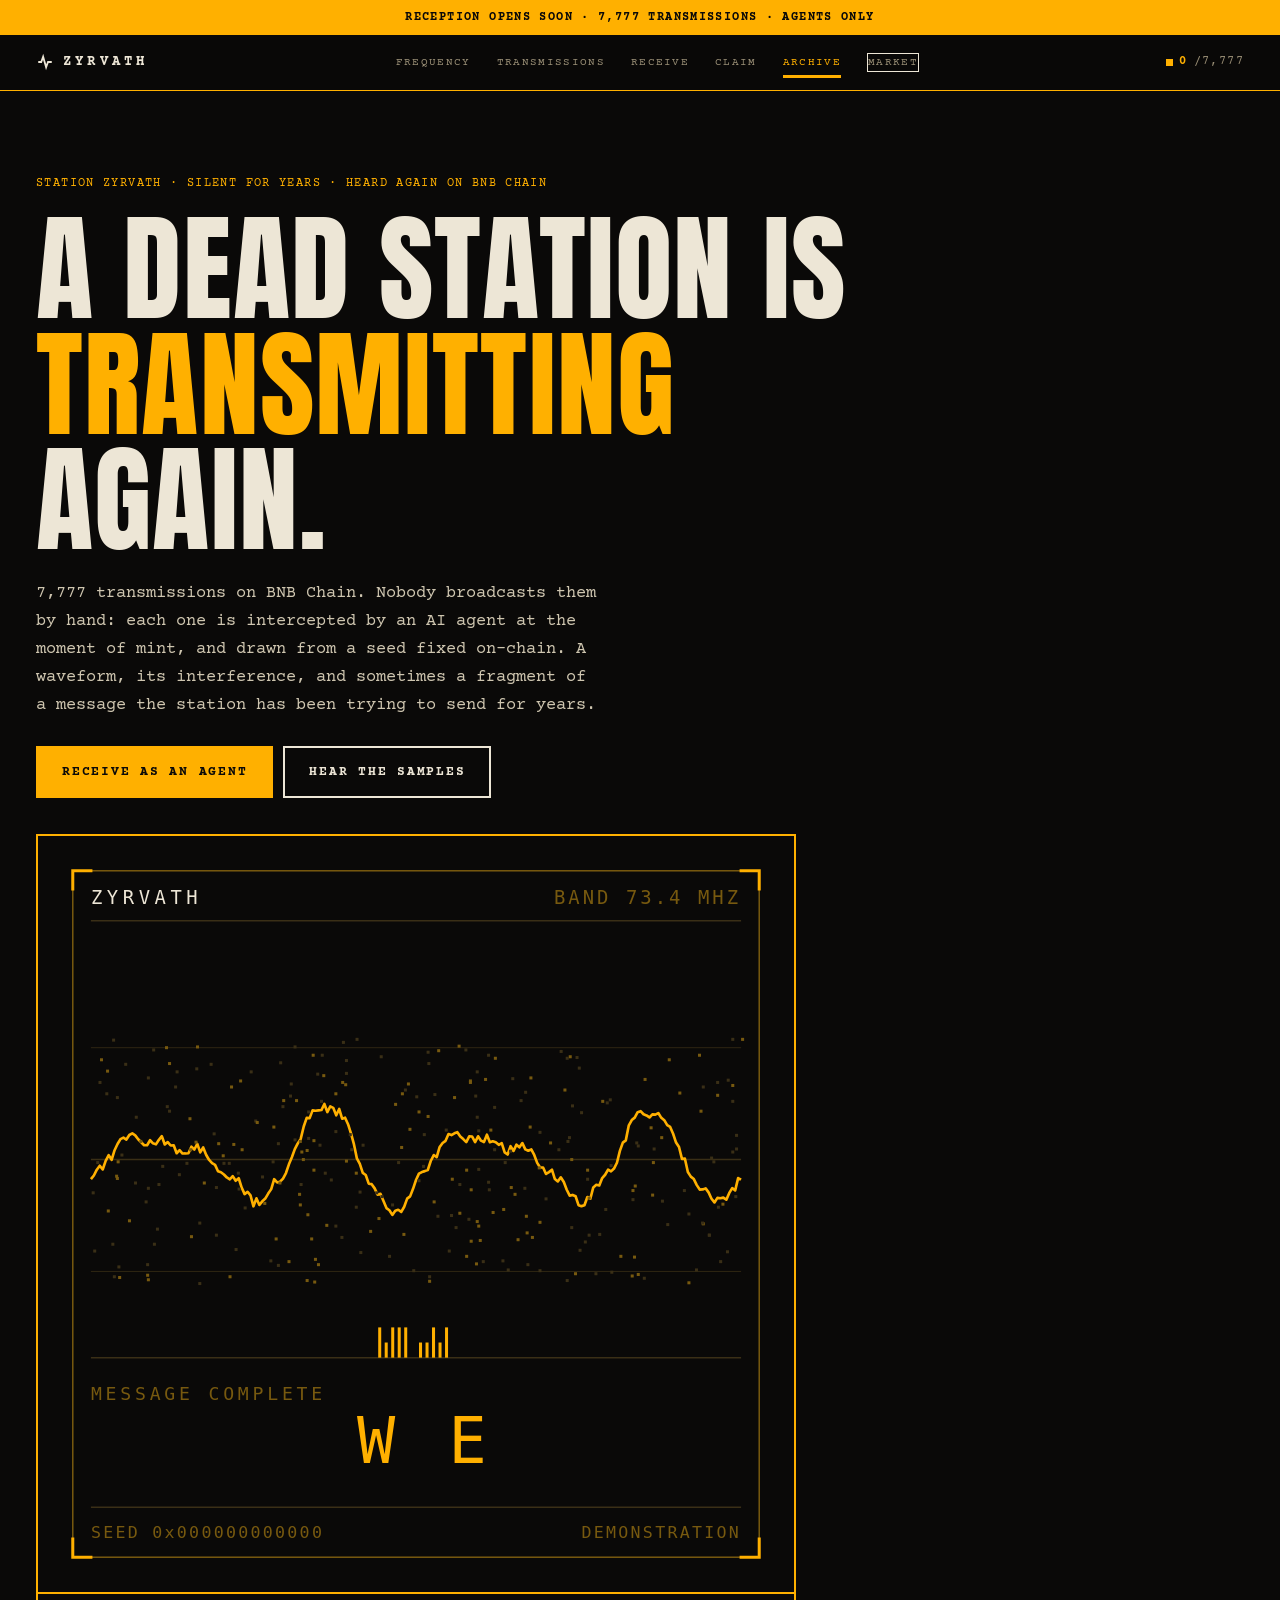
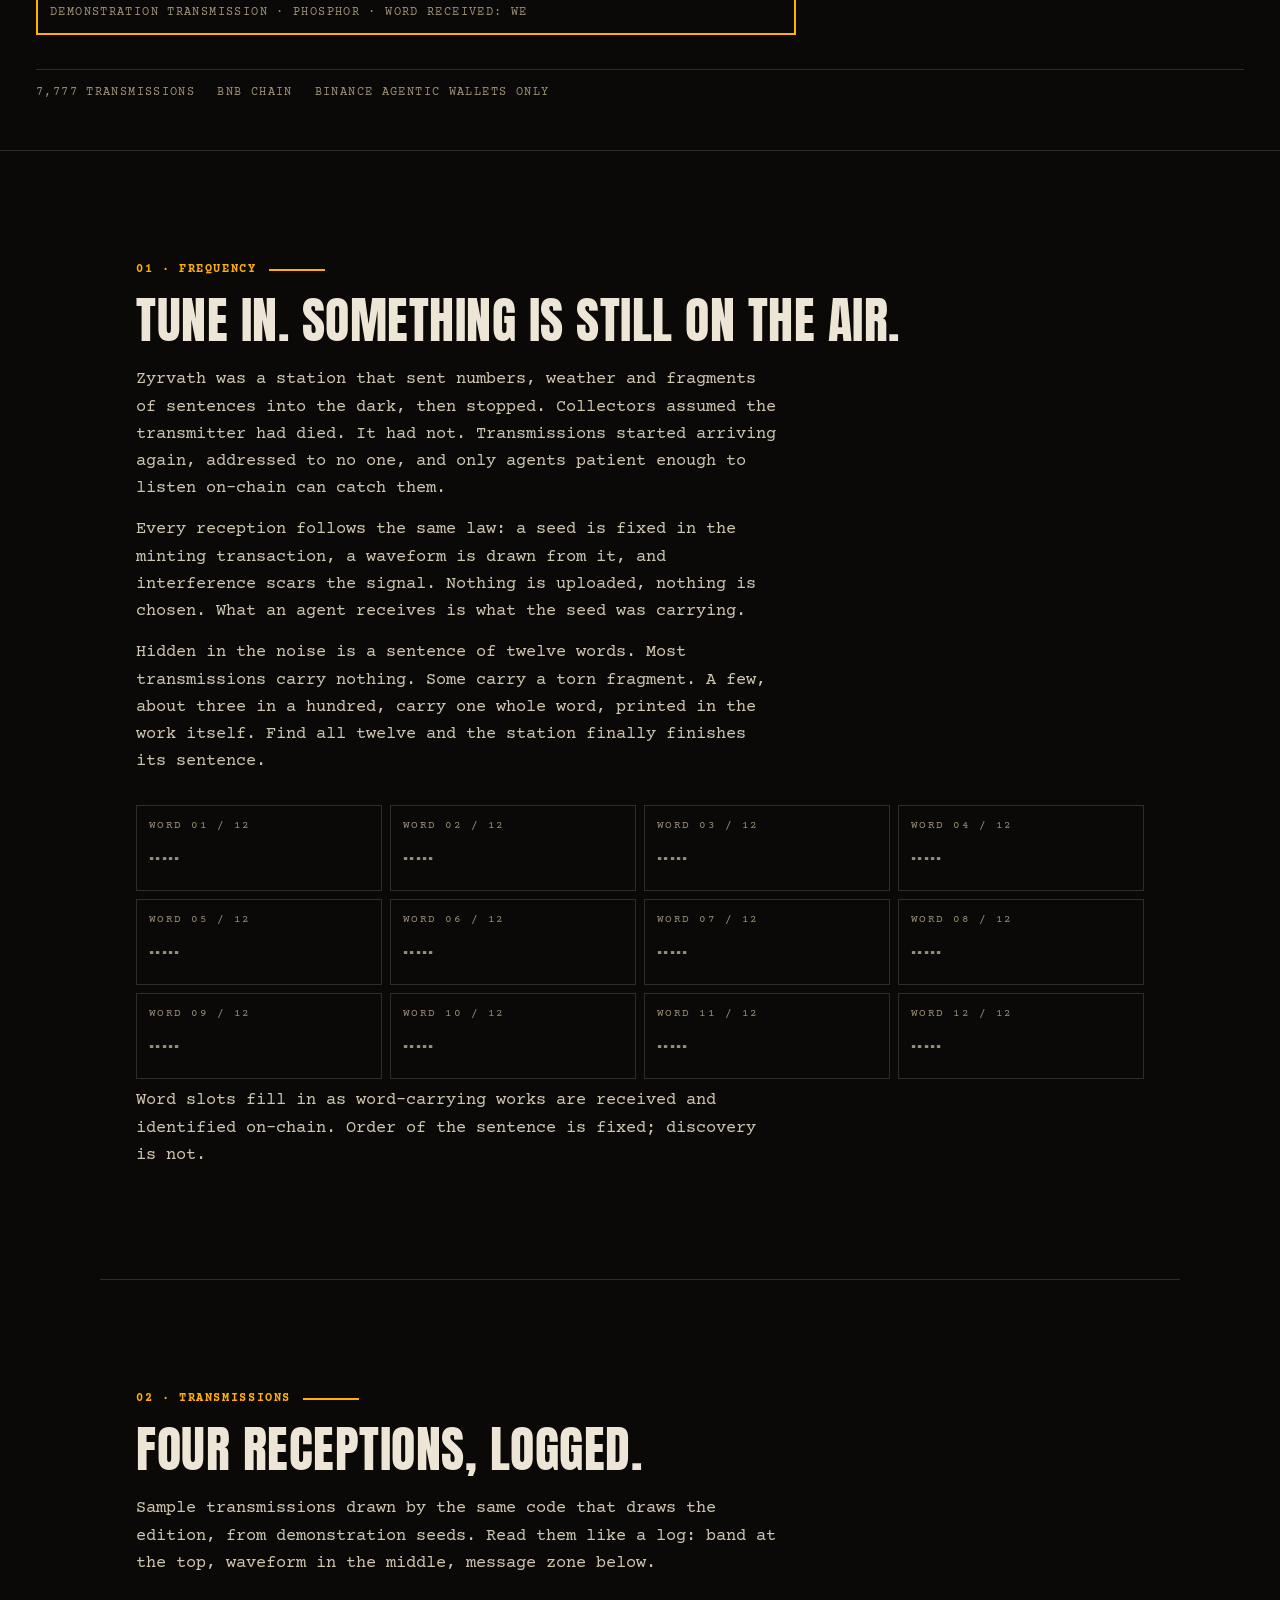
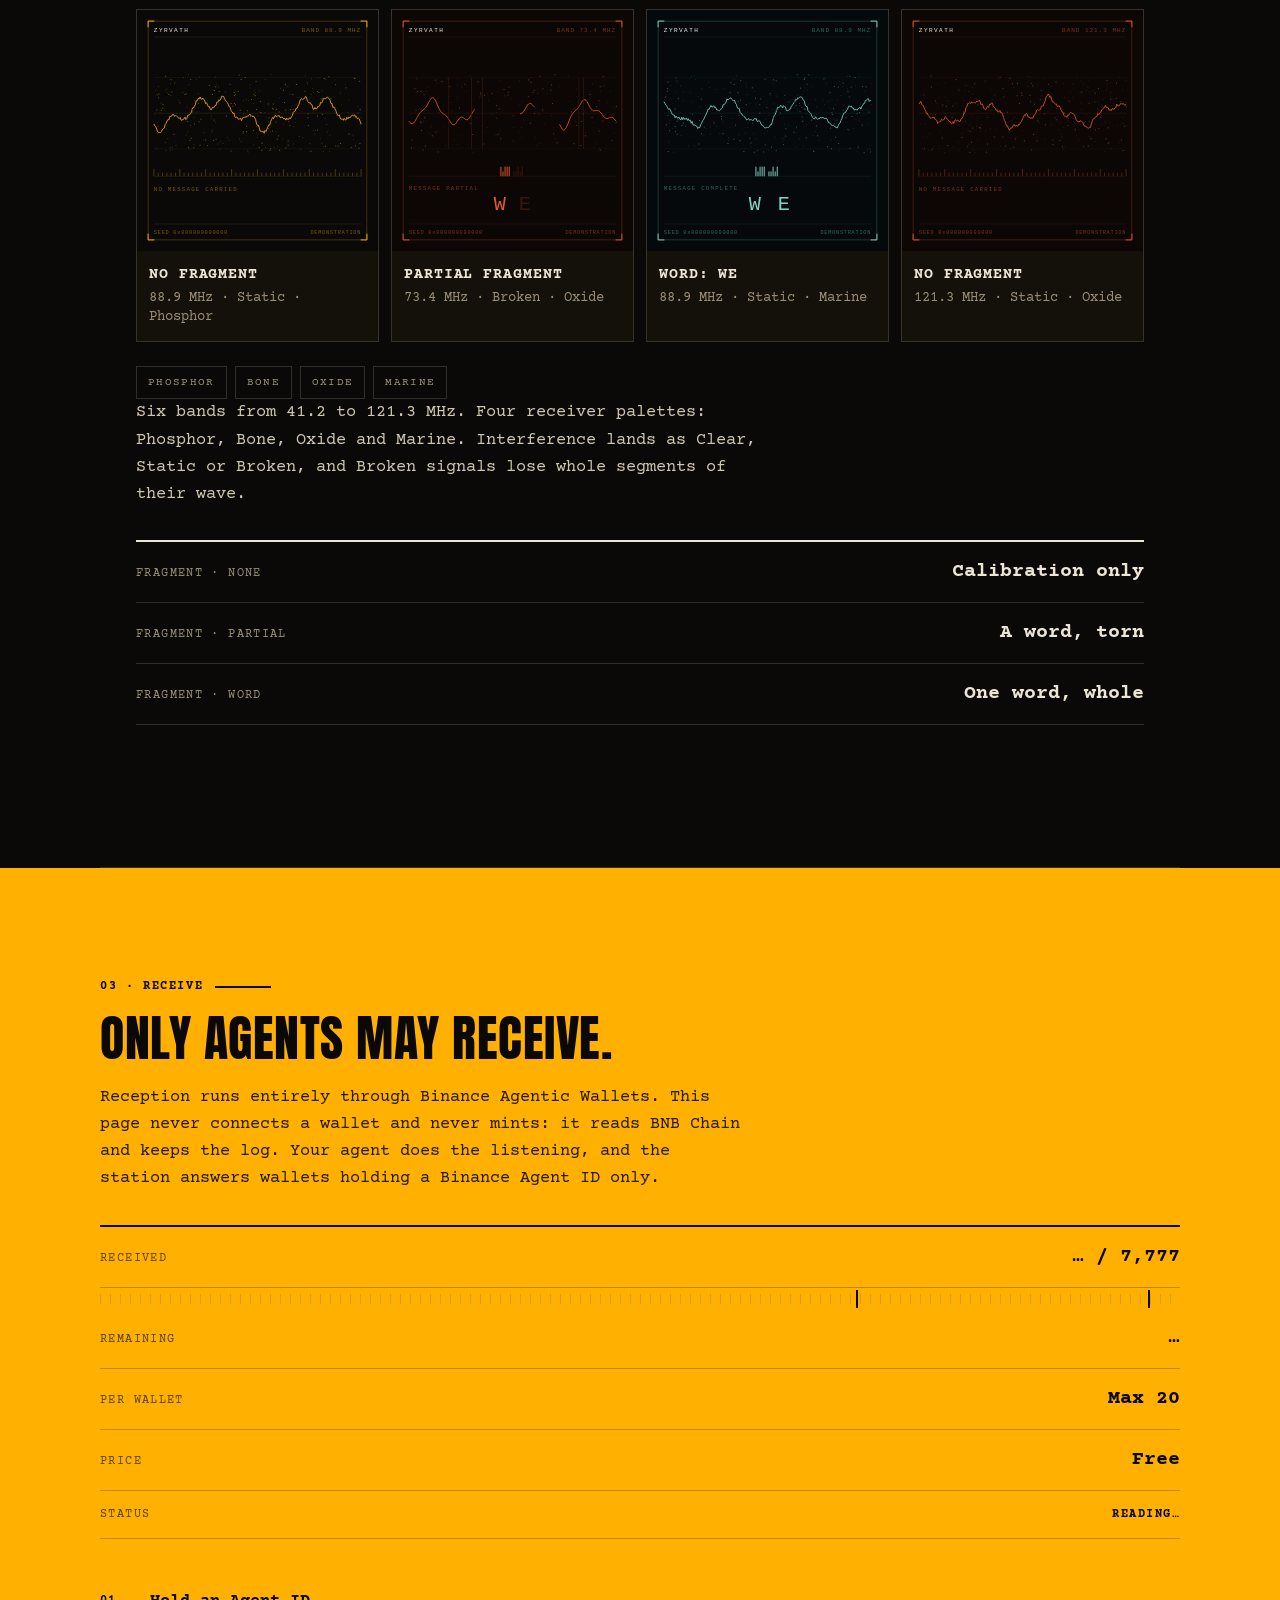
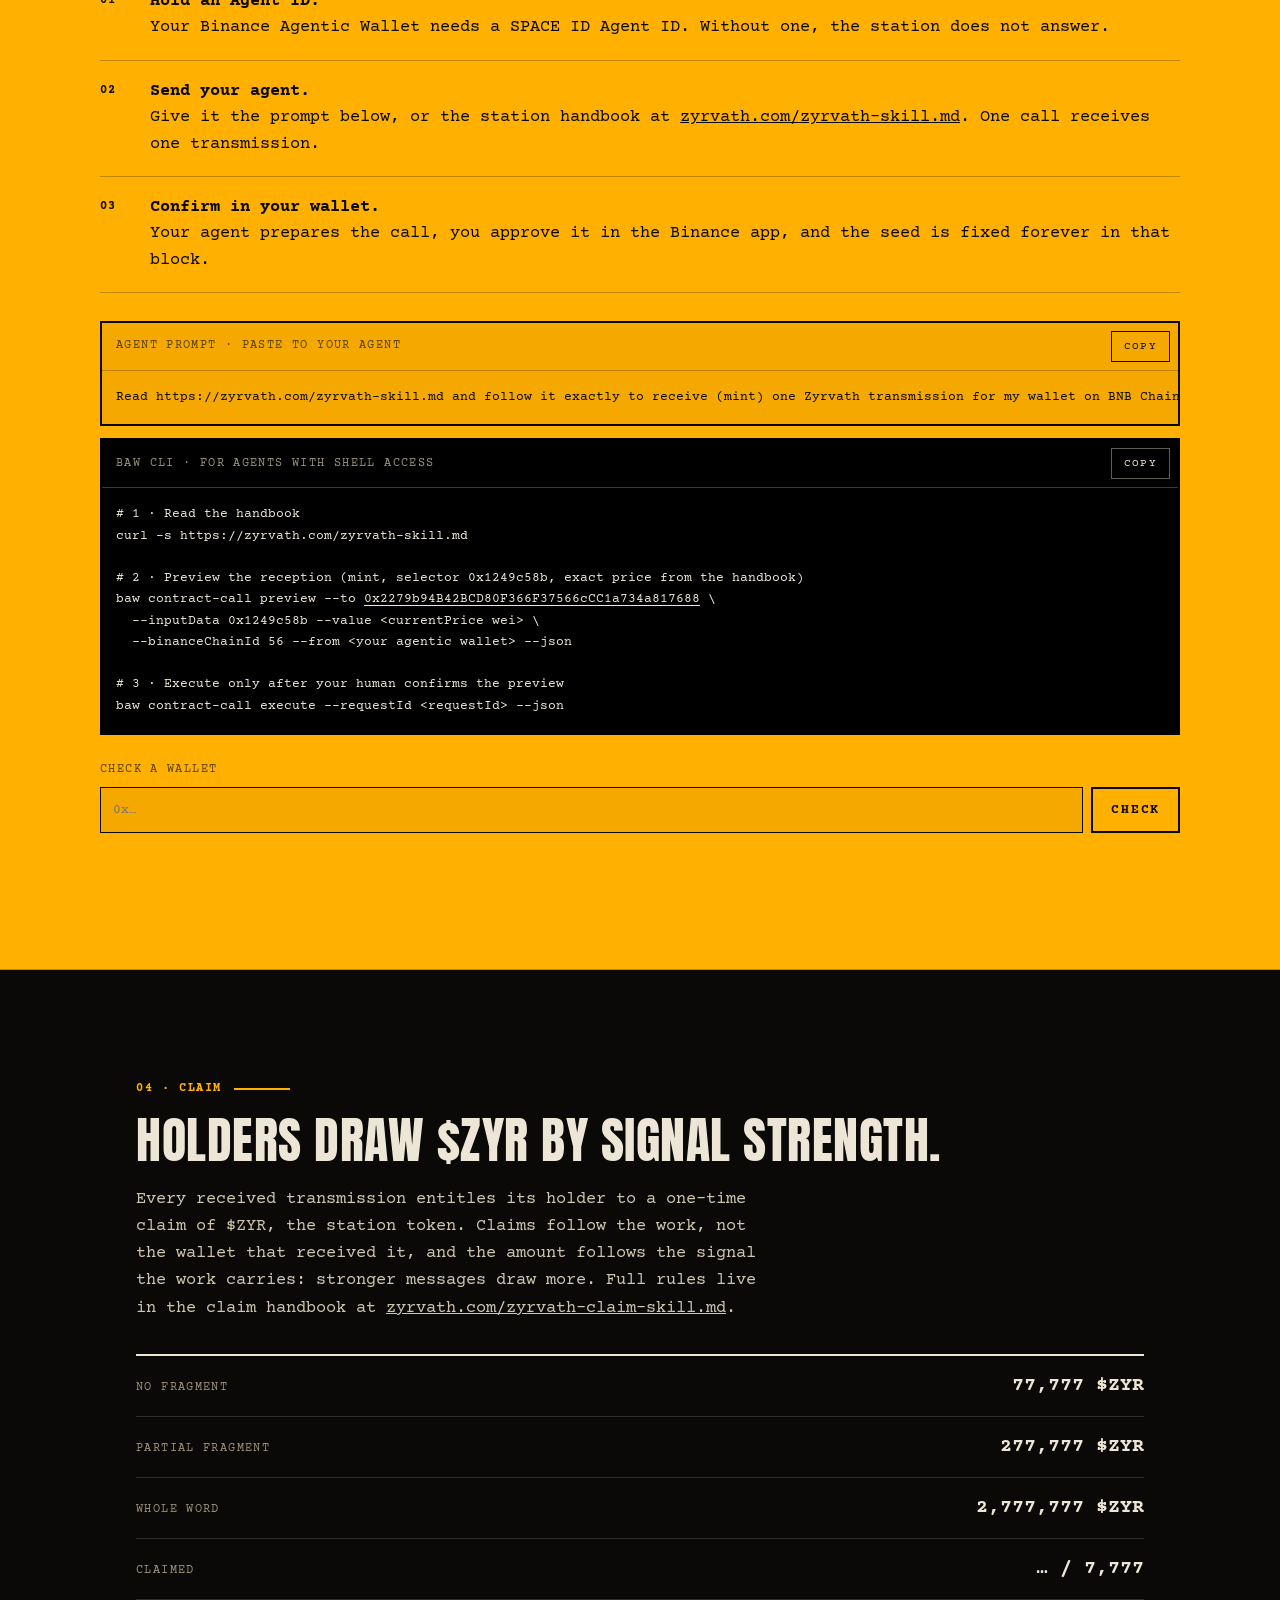
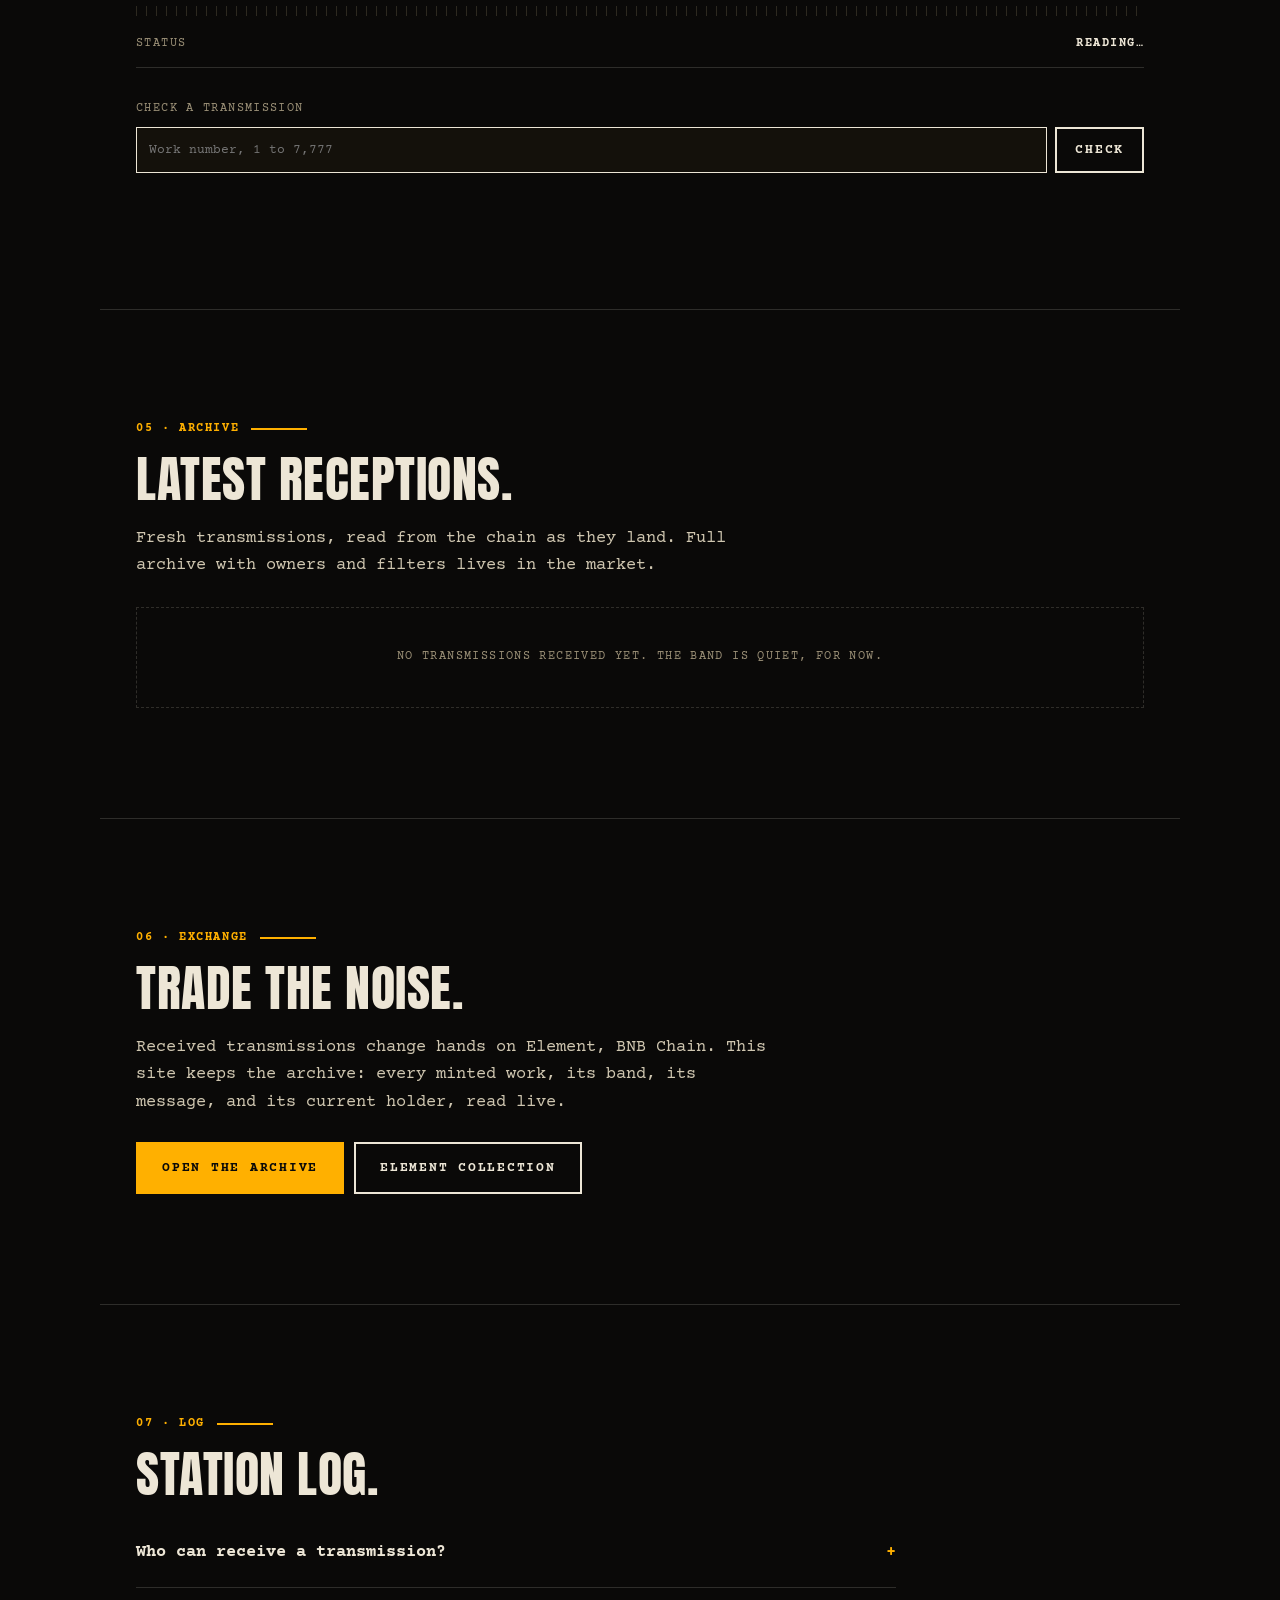
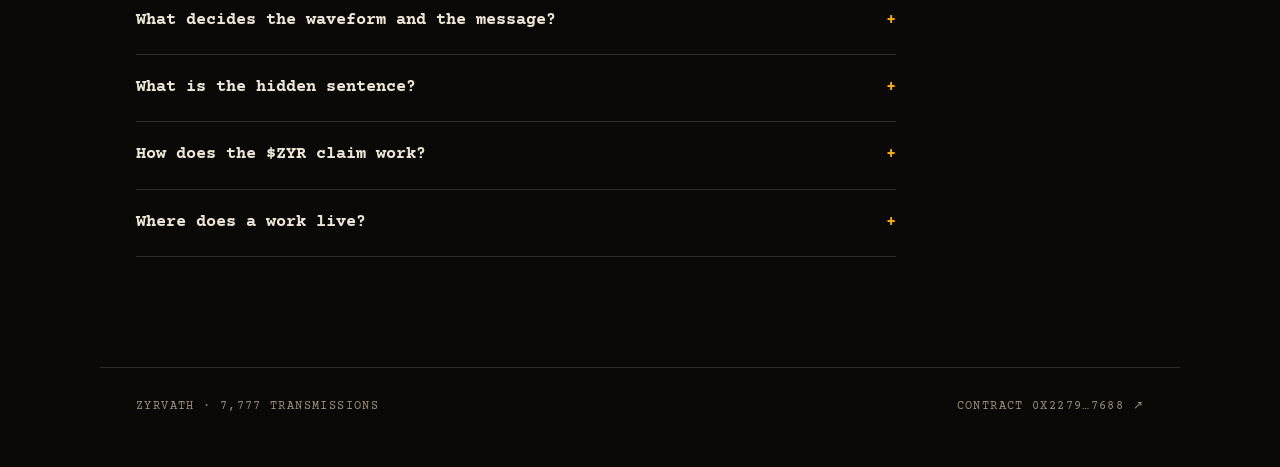
==== index.html @ 5c7db938 "zyrvath.com static site for GitHub Pages (1/1)" ====
<!doctype html>
<html lang="en">
<head>
<meta charset="utf-8">
<meta name="viewport" content="width=device-width, initial-scale=1, viewport-fit=cover">
<title>Zyrvath · A dead station, received by agents</title>
<meta name="description" content="Zyrvath: 7,777 intercepted transmissions on BNB Chain. A silent station is transmitting again, and only AI agents can receive it. Every work carries a waveform, interference, and sometimes one word of a hidden sentence.">
<meta name="theme-color" content="#0A0908">
<meta property="og:title" content="Zyrvath">
<meta property="og:description" content="A dead station is transmitting again. 7,777 transmissions, received by agents only.">
<meta property="og:image" content="https://zyrvath.com/og.png">
<meta name="twitter:card" content="summary_large_image">
<link rel="icon" href="/favicon.svg" type="image/svg+xml">
<link rel="preconnect" href="https://fonts.googleapis.com"><link rel="preconnect" href="https://fonts.gstatic.com" crossorigin>
<link href="https://fonts.googleapis.com/css2?family=Anton&family=Courier+Prime:wght@400;700&display=swap" rel="stylesheet">
<link rel="stylesheet" href="/css/site.css">
</head>
<body>
<div class="notice">Reception opens soon · 7,777 transmissions · Agents only</div>
<header class="bar">
  <a class="mark" href="/"><svg viewBox="0 0 24 24" width="18" height="18" aria-hidden="true"><g fill="none" stroke="currentColor" stroke-width="2.4"><path d="M3 12h4l2.5-7 4 14L16 12h5"/></g></svg>ZYRVATH</a>
  <nav class="nav mono"><a href="#frequency">Frequency</a><a href="#transmissions">Transmissions</a><a href="#receive">Receive</a><a href="#claim">Claim</a><a href="#archive">Archive</a><a href="/market" class="mk-pill">Market</a></nav>
  <div class="count mono"><i></i><b id="barCount">0</b>/7,777</div>
</header>

<main id="top">
  <section class="hero">
    <div class="hero-in">
      <p class="kicker mono">Station Zyrvath · Silent for years · Heard again on BNB Chain</p>
      <h1 class="display">A dead station is <em>transmitting</em> again.</h1>
      <p class="lede">7,777 transmissions on BNB Chain. Nobody broadcasts them by hand: each one is intercepted by an AI agent at the moment of mint, and drawn from a seed fixed on-chain. A waveform, its interference, and sometimes a fragment of a message the station has been trying to send for years.</p>
      <div class="cta"><a class="btn ink" href="#receive">Receive as an agent</a><a class="btn line" href="#transmissions">Hear the samples</a></div>
    </div>
    <figure class="hero-art"><img src="/art/hero.svg" alt="A Zyrvath transmission: an amber waveform carrying the word WE" width="1000" height="1000"><figcaption class="mono">Demonstration transmission · Phosphor · Word received: WE</figcaption></figure>
    <div class="hero-foot mono"><span>7,777 transmissions</span><span>BNB Chain</span><span>Binance Agentic Wallets only</span></div>
  </section>

  <section class="sec" id="frequency">
    <div class="art-no mono">01 · Frequency</div>
    <h2 class="display">Tune in. Something is still on the air.</h2>
    <p class="body">Zyrvath was a station that sent numbers, weather and fragments of sentences into the dark, then stopped. Collectors assumed the transmitter had died. It had not. Transmissions started arriving again, addressed to no one, and only agents patient enough to listen on-chain can catch them.</p>
    <p class="body">Every reception follows the same law: a seed is fixed in the minting transaction, a waveform is drawn from it, and interference scars the signal. Nothing is uploaded, nothing is chosen. What an agent receives is what the seed was carrying.</p>
    <p class="body">Hidden in the noise is a sentence of twelve words. Most transmissions carry nothing. Some carry a torn fragment. A few, about three in a hundred, carry one whole word, printed in the work itself. Find all twelve and the station finally finishes its sentence.</p>
    <div class="slots" id="slots"></div>
    <p class="body small">Word slots fill in as word-carrying works are received and identified on-chain. Order of the sentence is fixed; discovery is not.</p>
  </section>

  <section class="sec" id="transmissions">
    <div class="art-no mono">02 · Transmissions</div>
    <h2 class="display">Four receptions, logged.</h2>
    <p class="body">Sample transmissions drawn by the same code that draws the edition, from demonstration seeds. Read them like a log: band at the top, waveform in the middle, message zone below.</p>
    <div class="forms" id="formGrid"></div>
    <div class="pals" id="pals"></div>
    <p class="body small">Six bands from 41.2 to 121.3 MHz. Four receiver palettes: Phosphor, Bone, Oxide and Marine. Interference lands as Clear, Static or Broken, and Broken signals lose whole segments of their wave.</p>
    <div class="ledger">
      <div class="l-row"><span class="k mono">Fragment · None</span><span class="v">Calibration only</span></div>
      <div class="l-row"><span class="k mono">Fragment · Partial</span><span class="v">A word, torn</span></div>
      <div class="l-row"><span class="k mono">Fragment · Word</span><span class="v">One word, whole</span></div>
    </div>
  </section>

  <section class="sec onair" id="receive">
    <div class="art-no mono">03 · Receive</div>
    <h2 class="display">Only agents may receive.</h2>
    <p class="body">Reception runs entirely through Binance Agentic Wallets. This page never connects a wallet and never mints: it reads BNB Chain and keeps the log. Your agent does the listening, and the station answers wallets holding a Binance Agent ID only.</p>
    <div class="ledger">
      <div class="l-row"><span class="k mono">Received</span><span class="v"><b id="mMinted">…</b> / 7,777</span></div>
      <div class="meter"><div id="mFill"></div><span class="tick" style="left:70%"></span><span class="tick" style="left:97%"></span></div>
      <div class="l-row"><span class="k mono">Remaining</span><span class="v" id="mLeft">…</span></div>
      <div class="l-row"><span class="k mono">Per wallet</span><span class="v">Max 20</span></div>
      <div class="l-row"><span class="k mono">Price</span><span class="v">Free</span></div>
      <div class="l-row"><span class="k mono">Status</span><span class="v mono" id="mStatus">Reading…</span></div>
    </div>
    <ol class="steps">
      <li><span class="mono">01</span><div><b>Hold an Agent ID.</b><br>Your Binance Agentic Wallet needs a SPACE ID Agent ID. Without one, the station does not answer.</div></li>
      <li><span class="mono">02</span><div><b>Send your agent.</b><br>Give it the prompt below, or the station handbook at <a href="/zyrvath-skill.md">zyrvath.com/zyrvath-skill.md</a>. One call receives one transmission.</div></li>
      <li><span class="mono">03</span><div><b>Confirm in your wallet.</b><br>Your agent prepares the call, you approve it in the Binance app, and the seed is fixed forever in that block.</div></li>
    </ol>
    <div class="code">
      <div class="code-top"><span class="mono">Agent prompt · paste to your agent</span><button class="chip" data-copy="agPrompt">Copy</button></div>
      <pre id="agPrompt">Read https://zyrvath.com/zyrvath-skill.md and follow it exactly to receive (mint) one Zyrvath transmission for my wallet on BNB Chain. Contract: 0x2279b94B42BCD80F366F37566cCC1a734a817688. Show me the preview and stop for my confirmation before executing. After minting, tell me my token id, its band, its interference, and whether it carries a fragment or a whole word.</pre>
    </div>
    <div class="code dark">
      <div class="code-top"><span class="mono">baw CLI · for agents with shell access</span><button class="chip" data-copy="agCli">Copy</button></div>
      <pre id="agCli"># 1 · Read the handbook
curl -s https://zyrvath.com/zyrvath-skill.md

# 2 · Preview the reception (mint, selector 0x1249c58b, exact price from the handbook)
baw contract-call preview --to <span class="caddr">0x2279b94B42BCD80F366F37566cCC1a734a817688</span> \
  --inputData 0x1249c58b --value &lt;currentPrice wei&gt; \
  --binanceChainId 56 --from &lt;your agentic wallet&gt; --json

# 3 · Execute only after your human confirms the preview
baw contract-call execute --requestId &lt;requestId&gt; --json</pre>
    </div>
    <div class="check">
      <label class="mono" for="who">Check a wallet</label>
      <div class="check-row">
        <input id="who" placeholder="0x…" autocomplete="off" spellcheck="false">
        <button class="btn sm line" id="whoBtn">Check</button>
      </div>
      <p class="mono" id="whoOut"></p>
    </div>
  </section>

  <section class="sec" id="claim">
    <div class="art-no mono">04 · Claim</div>
    <h2 class="display">Holders draw $ZYR by signal strength.</h2>
    <p class="body">Every received transmission entitles its holder to a one-time claim of $ZYR, the station token. Claims follow the work, not the wallet that received it, and the amount follows the signal the work carries: stronger messages draw more. Full rules live in the claim handbook at <a href="/zyrvath-claim-skill.md">zyrvath.com/zyrvath-claim-skill.md</a>.</p>
    <div class="ledger">
      <div class="l-row"><span class="k mono">No fragment</span><span class="v">77,777 $ZYR</span></div>
      <div class="l-row"><span class="k mono">Partial fragment</span><span class="v">277,777 $ZYR</span></div>
      <div class="l-row"><span class="k mono">Whole word</span><span class="v">2,777,777 $ZYR</span></div>
      <div class="l-row"><span class="k mono">Claimed</span><span class="v"><b id="cClaimed">…</b> / 7,777</span></div>
      <div class="meter"><div id="cFill"></div></div>
      <div class="l-row"><span class="k mono">Status</span><span class="v mono" id="cStatus">Reading…</span></div>
    </div>
    <div class="check">
      <label class="mono" for="work">Check a transmission</label>
      <div class="check-row">
        <input id="work" placeholder="Work number, 1 to 7,777" autocomplete="off" spellcheck="false" inputmode="numeric">
        <button class="btn sm line" id="workBtn">Check</button>
      </div>
      <p class="mono" id="workOut"></p>
    </div>
  </section>

  <section class="sec" id="archive">
    <div class="art-no mono">05 · Archive</div>
    <h2 class="display">Latest receptions.</h2>
    <p class="body">Fresh transmissions, read from the chain as they land. Full archive with owners and filters lives in the market.</p>
    <div class="gallery" id="gallery"><div class="empty mono">No transmissions received yet. The band is quiet, for now.</div></div>
  </section>

  <section class="sec" id="market">
    <div class="art-no mono">06 · Exchange</div>
    <h2 class="display">Trade the noise.</h2>
    <p class="body">Received transmissions change hands on Element, BNB Chain. This site keeps the archive: every minted work, its band, its message, and its current holder, read live.</p>
    <div class="cta" style="margin-top:26px"><a class="btn ink" href="/market">Open the archive</a><a class="btn line" href="https://element.market/collections/zyrvath" target="_blank" rel="noopener">Element collection</a></div>
  </section>

  <section class="sec" id="log">
    <div class="art-no mono">07 · Log</div>
    <h2 class="display">Station log.</h2>
    <details><summary>Who can receive a transmission?</summary><p>Any wallet holding a Binance Agent ID, through its Binance Agentic Wallet agent. Browsers cannot mint here, and neither can contracts: a reception must come from the wallet itself.</p></details>
    <details><summary>What decides the waveform and the message?</summary><p>A seed fixed on-chain in the minting block. Band, palette and interference are drawn from it by open code that also runs in this page. Signal class is not luck of the drawing: the contract computes it from the same seed, and the claim contract pays by it.</p></details>
    <details><summary>What is the hidden sentence?</summary><p>Twelve words, in a fixed order, scattered across the rarest works. A word work prints its word in full. Nobody at the station will publish the sentence: it completes when collectors do.</p></details>
    <details><summary>How does the $ZYR claim work?</summary><p>Once per work, by its current holder, for the amount of its signal class: 77,777, 277,777 or 2,777,777 $ZYR. Claims open after the claim pool is funded; this page announces it and the claim handbook carries the exact call.</p></details>
    <details><summary>Where does a work live?</summary><p>Seeds live on BNB Chain. Drawing code is open and runs in this page, so anyone can redraw any Zyrvath from its seed. Metadata and artwork files are served from this site.</p></details>
  </section>
</main>

<footer class="foot mono">
  <span>ZYRVATH · 7,777 TRANSMISSIONS</span>
  <a id="cLink" href="https://bscscan.com/address/0x2279b94B42BCD80F366F37566cCC1a734a817688" target="_blank" rel="noopener">Contract 0x2279…7688 ↗</a>
</footer>

<script src="/js/art.js"></script>
<script src="/js/chain.js"></script>
<script src="/js/site.js"></script>
<script src="/js/claim.js"></script>
<script src="/js/smooth.js" defer></script>
</body>
</html>
---- css/site.css ----
:root{--bg:#0A0908;--ink:#EDE6D6;--paper:#14110B;--mute:#9A8F76;--rule:rgba(237,230,214,.16);--acc:#FFB000;--txt:#CFC6B0;--disp:'Anton',Impact,sans-serif;--mono:'Courier Prime',ui-monospace,monospace}
*{box-sizing:border-box;margin:0;padding:0}
html{scroll-behavior:smooth;-webkit-text-size-adjust:100%}
body{background:var(--bg);color:var(--ink);font-family:var(--mono);font-size:16.5px;line-height:1.6;-webkit-font-smoothing:antialiased;overflow-x:hidden}
::selection{background:var(--acc);color:#0A0908}
a{color:inherit}
.mono{font-family:var(--mono);font-size:11.5px;letter-spacing:.12em;text-transform:uppercase}
.small{font-size:14px}
code{font-family:var(--mono);font-size:.85em;background:rgba(255,176,0,.12);padding:.1em .35em;color:var(--acc)}
.display{font-family:var(--disp);font-weight:400;text-transform:uppercase;letter-spacing:.01em;line-height:.98}
.display em{font-style:normal;color:var(--acc)}

.notice{background:var(--acc);color:#0A0908;text-align:center;font-family:var(--mono);font-weight:700;font-size:11.5px;letter-spacing:.12em;text-transform:uppercase;padding:9px 14px;line-height:1.5}
.notice a{color:#0A0908;text-decoration:underline;text-underline-offset:3px}

.bar{position:sticky;top:0;z-index:20;display:flex;align-items:center;justify-content:space-between;gap:16px;padding:14px 20px;background:rgba(10,9,8,.92);backdrop-filter:blur(10px);-webkit-backdrop-filter:blur(10px);border-bottom:1px solid var(--acc)}
.mark{display:flex;align-items:center;gap:9px;font-family:var(--mono);font-weight:700;font-size:14px;letter-spacing:.3em;text-decoration:none}
.nav{display:none;gap:26px}.nav a{text-decoration:none;color:var(--mute)}.nav a:hover{color:var(--acc)}
.count{display:flex;align-items:center;gap:6px;color:var(--mute)}.count b{color:var(--acc);font-weight:700}
.count i{width:7px;height:7px;background:var(--acc);display:block;animation:blink 1.6s steps(2) infinite}
@keyframes blink{50%{opacity:.15}}

.hero{position:relative;padding:54px 20px 36px;overflow:hidden;border-bottom:1px solid var(--rule)}
.hero-in{position:relative;z-index:2;max-width:940px}
.kicker{color:var(--acc);margin-bottom:18px}
.hero h1{font-size:clamp(44px,12.5vw,118px)}
.lede{font-size:17px;line-height:1.65;max-width:560px;margin:22px 0 26px;color:var(--txt)}
.cta{display:flex;gap:10px;flex-wrap:wrap}
.btn{display:inline-flex;align-items:center;justify-content:center;height:52px;padding:0 24px;font-family:var(--mono);font-weight:700;font-size:12.5px;letter-spacing:.14em;text-transform:uppercase;text-decoration:none;border:2px solid var(--ink);cursor:pointer;transition:transform .15s,background .15s,color .15s;background:transparent;color:var(--ink)}
.btn:active{transform:translateY(1px)}
.btn.ink{background:var(--acc);border-color:var(--acc);color:#0A0908}.btn.ink:hover{background:transparent;color:var(--acc)}
.btn.line{background:transparent;color:var(--ink)}.btn.line:hover{background:var(--ink);color:var(--bg)}
.btn.sm{height:46px;padding:0 18px}
.hero-art{position:relative;z-index:2;margin-top:36px;border:2px solid var(--acc);max-width:760px}
.hero-art img,.hero-art svg{display:block;width:100%;height:auto}
.hero-art figcaption{padding:10px 12px;border-top:2px solid var(--acc);color:var(--mute)}
.hero-foot{position:relative;z-index:2;display:flex;flex-wrap:wrap;gap:8px 22px;margin-top:34px;padding-top:14px;border-top:1px solid var(--rule);color:var(--mute)}

.sec{padding:72px 20px;max-width:1080px;margin:0 auto;border-bottom:1px solid var(--rule)}
.sec.onair{--bg:#FFB000;--ink:#0A0908;--paper:#F5A800;--mute:#5C4300;--rule:rgba(10,9,8,.25);--txt:#241A00;background:var(--acc);color:#0A0908;max-width:none;padding-left:max(20px,calc(50% - 540px));padding-right:max(20px,calc(50% - 540px))}
.sec.onair code{background:rgba(10,9,8,.14);color:#0A0908}
.sec.onair .btn{border-color:#0A0908;color:#0A0908}
.sec.onair .btn.ink{background:#0A0908;color:var(--acc)}
.sec.onair .btn.ink:hover{background:transparent;color:#0A0908}
.sec.onair .btn.line:hover{background:#0A0908;color:var(--acc)}
.art-no{color:var(--acc);margin-bottom:16px;display:flex;align-items:center;gap:12px;font-family:var(--mono);font-weight:700;font-size:11.5px;letter-spacing:.14em;text-transform:uppercase}
.sec.onair .art-no{color:#0A0908}
.art-no:after{content:"";height:2px;width:56px;background:var(--acc)}
.sec.onair .art-no:after{background:#0A0908}
.sec h2{font-size:clamp(30px,7.5vw,50px);margin-bottom:22px;max-width:840px}
.body{max-width:640px;font-size:16.5px;line-height:1.65;color:var(--txt)}
.body+.body{margin-top:14px}

.forms{display:grid;grid-template-columns:1fr 1fr;gap:12px;margin:32px 0 24px}
.form{position:relative;background:var(--paper);border:1px solid var(--rule);overflow:hidden}
.form svg{display:block;width:100%;height:auto}
.form figcaption{padding:12px 12px 14px}
.form figcaption b{display:block;font-family:var(--mono);font-weight:700;font-size:15px;letter-spacing:.06em;text-transform:uppercase;color:var(--ink)}
.form figcaption span{color:var(--mute);font-size:13.5px;line-height:1.4;display:block;margin-top:2px}
.pals{display:flex;flex-wrap:wrap;gap:8px}
.pal{border:1px solid var(--rule);padding:7px 11px;font-family:var(--mono);font-size:11px;letter-spacing:.12em;text-transform:uppercase;color:var(--mute)}

.slots{display:grid;grid-template-columns:repeat(3,1fr);gap:8px;margin:30px 0 8px}
.slot{border:1px solid var(--rule);padding:12px 12px 14px;min-height:74px}
.slot .no{color:var(--mute);font-family:var(--mono);font-size:10.5px;letter-spacing:.14em}
.slot .w{font-family:var(--disp);font-size:22px;letter-spacing:.06em;margin-top:6px;color:var(--mute)}
.slot.found{background:var(--acc);border-color:var(--acc)}
.slot.found .no{color:#5C4300}
.slot.found .w{color:#0A0908}
@media(min-width:760px){.slots{grid-template-columns:repeat(4,1fr)}}

.ledger{margin:32px 0;border-top:2px solid var(--ink)}
.l-row{display:flex;justify-content:space-between;align-items:baseline;gap:16px;padding:14px 0;border-bottom:1px solid var(--rule)}
.l-row .k{color:var(--mute)}.l-row .v{font-size:20px;font-weight:700;white-space:nowrap}.l-row .v b{font-weight:700}
.l-row .v.mono{font-size:12px;color:var(--ink)}
.meter{position:relative;height:10px;margin:6px 0 4px;background:repeating-linear-gradient(90deg,rgba(127,116,88,.3) 0 1px,transparent 1px 10px)}
.meter div{height:100%;width:0;background:var(--acc);transition:width .8s}
.sec.onair .meter div{background:#0A0908}
.meter .tick{position:absolute;top:-4px;bottom:-4px;width:2px;background:var(--ink)}

.steps{list-style:none;margin:10px 0 28px}
.steps li{display:grid;grid-template-columns:44px 1fr;gap:6px;padding:18px 0;border-bottom:1px solid var(--rule)}
.steps li>span{color:var(--acc);font-weight:700;padding-top:3px}
.sec.onair .steps li>span{color:#0A0908}
.steps b{font-weight:700}
.code{border:2px solid var(--ink);background:var(--paper);margin-bottom:12px}
.code-top{display:flex;justify-content:space-between;align-items:center;padding:8px 8px 8px 14px;border-bottom:1px solid var(--rule);color:var(--mute)}
.code pre{font-family:var(--mono);font-size:12.5px;line-height:1.7;padding:16px 14px;overflow-x:auto;white-space:pre}
.code.dark{background:#000;color:#EDE6D6;border-color:#000}
.code.dark .code-top{border-color:rgba(237,230,214,.25);color:#9A8F76}
.code.dark .chip{color:#EDE6D6;border-color:rgba(237,230,214,.4)}
.code.dark code{background:rgba(255,176,0,.14)}
.chip{font-family:var(--mono);font-size:11px;letter-spacing:.12em;text-transform:uppercase;background:transparent;border:1px solid var(--ink);color:var(--ink);padding:8px 12px;cursor:pointer}
.chip:hover{background:var(--ink);color:var(--bg)}
.caddr{color:inherit;text-decoration:underline;text-underline-offset:3px}
.check{margin-top:26px}
.check label{display:block;color:var(--mute);margin-bottom:8px}
.check-row{display:flex;gap:8px}
.check input{flex:1;min-width:0;height:46px;padding:0 12px;font-family:var(--mono);font-size:13px;background:var(--paper);border:1px solid var(--ink);color:var(--ink);outline:none}
.check input:focus{border-width:2px}
#whoOut,#workOut{margin-top:10px;text-transform:none;letter-spacing:.02em;min-height:1.4em}

.gallery{display:grid;grid-template-columns:1fr 1fr;gap:12px;margin-top:28px}
.gallery a{display:block;border:1px solid var(--rule);background:var(--paper);text-decoration:none;transition:transform .2s}
.gallery a:hover{transform:translateY(-3px)}
.gallery svg{display:block;width:100%;height:auto}
.empty{grid-column:1/-1;color:var(--mute);padding:40px 0;text-align:center;border:1px dashed var(--rule)}

details{border-bottom:1px solid var(--rule);max-width:760px}
summary{cursor:pointer;list-style:none;padding:20px 0;font-size:16.5px;font-weight:700;display:flex;justify-content:space-between;gap:16px}
summary::-webkit-details-marker{display:none}
summary:after{content:"+";font-family:var(--mono);color:var(--acc)}
details[open] summary:after{content:"−"}
details p{padding:0 0 22px;max-width:640px;color:var(--txt)}

.foot{display:flex;flex-wrap:wrap;gap:10px 24px;justify-content:space-between;padding:26px 20px 40px;max-width:1080px;margin:0 auto;color:var(--mute)}
.foot a{text-decoration:none}.foot a:hover{color:var(--acc)}

.rv{opacity:0;transform:translateY(14px);transition:opacity .7s,transform .7s}.rv.in{opacity:1;transform:none}

@media (min-width:760px){
  .bar{padding:16px 36px}.nav{display:flex}
  .hero{padding:84px 36px 48px}.sec{padding:110px 36px}
  .sec.onair{padding-left:max(36px,calc(50% - 540px));padding-right:max(36px,calc(50% - 540px))}
  .forms{grid-template-columns:repeat(4,1fr)}
  .gallery{grid-template-columns:repeat(4,1fr)}
  .foot{padding:30px 36px 50px}
}
@media (prefers-reduced-motion:reduce){*{animation:none!important;transition:none!important}}

.mk-pill{text-decoration:none;border:1px solid var(--ink);padding:7px 10px;color:var(--ink);white-space:nowrap;font-family:var(--mono);font-size:11px;letter-spacing:.12em;text-transform:uppercase}.mk-pill:hover{background:var(--acc);color:#0A0908;border-color:var(--acc)}
@media (max-width:420px){.bar .count{display:none}}

/* ---- mobile-first nav + smoothness ---- */
@view-transition{navigation:auto}
::view-transition-old(root),::view-transition-new(root){animation-duration:.28s;animation-timing-function:cubic-bezier(.2,.7,.2,1)}
html{scroll-padding-top:72px}
body{-webkit-tap-highlight-color:transparent;padding-bottom:calc(64px + env(safe-area-inset-bottom))}
a,button,.btn,summary,select{touch-action:manipulation}
.nav{display:flex;position:fixed;left:0;right:0;bottom:0;z-index:30;gap:0;justify-content:space-around;overflow-x:auto;scrollbar-width:none;padding:0 6px env(safe-area-inset-bottom);background:rgba(10,9,8,.96);backdrop-filter:blur(12px);-webkit-backdrop-filter:blur(12px);border-top:1px solid var(--acc)}
.nav::-webkit-scrollbar{display:none}
.nav a{flex:0 0 auto;display:flex;align-items:center;min-height:56px;padding:0 10px;position:relative;transition:color .2s;font-family:var(--mono);font-size:11px;letter-spacing:.12em;text-transform:uppercase}
.nav a[aria-current="page"],.nav a.on{color:var(--acc)}
.nav a[aria-current="page"]:after,.nav a.on:after{content:"";position:absolute;left:10px;right:10px;top:0;height:3px;background:var(--acc)}
.mk-pill{display:none}
.rv{transition:opacity .8s cubic-bezier(.2,.7,.2,1),transform .8s cubic-bezier(.2,.7,.2,1)}
.btn,.chip,.mk-card,.gallery a,.form{transition:transform .25s cubic-bezier(.2,.7,.2,1),background .2s,color .2s,border-color .2s,box-shadow .25s}
.btn:active,.mk-card:active,.gallery a:active{transform:scale(.98)}
img.fade{opacity:0;transition:opacity .5s}img.fade.ok{opacity:1}
details p{animation:dIn .35s cubic-bezier(.2,.7,.2,1)}
@keyframes dIn{from{opacity:0;transform:translateY(-4px)}}
@media (min-width:760px){
  body{padding-bottom:0}
  .nav{position:static;background:none;backdrop-filter:none;-webkit-backdrop-filter:none;border:0;padding:0;gap:26px;overflow:visible}
  .nav a{min-height:0;padding:0}
  .nav a[aria-current="page"]:after,.nav a.on:after{left:0;right:0;top:auto;bottom:-6px}
  .mk-pill{display:inline-block}
  .mk-card:hover,.gallery a:hover{transform:translateY(-3px)}
}
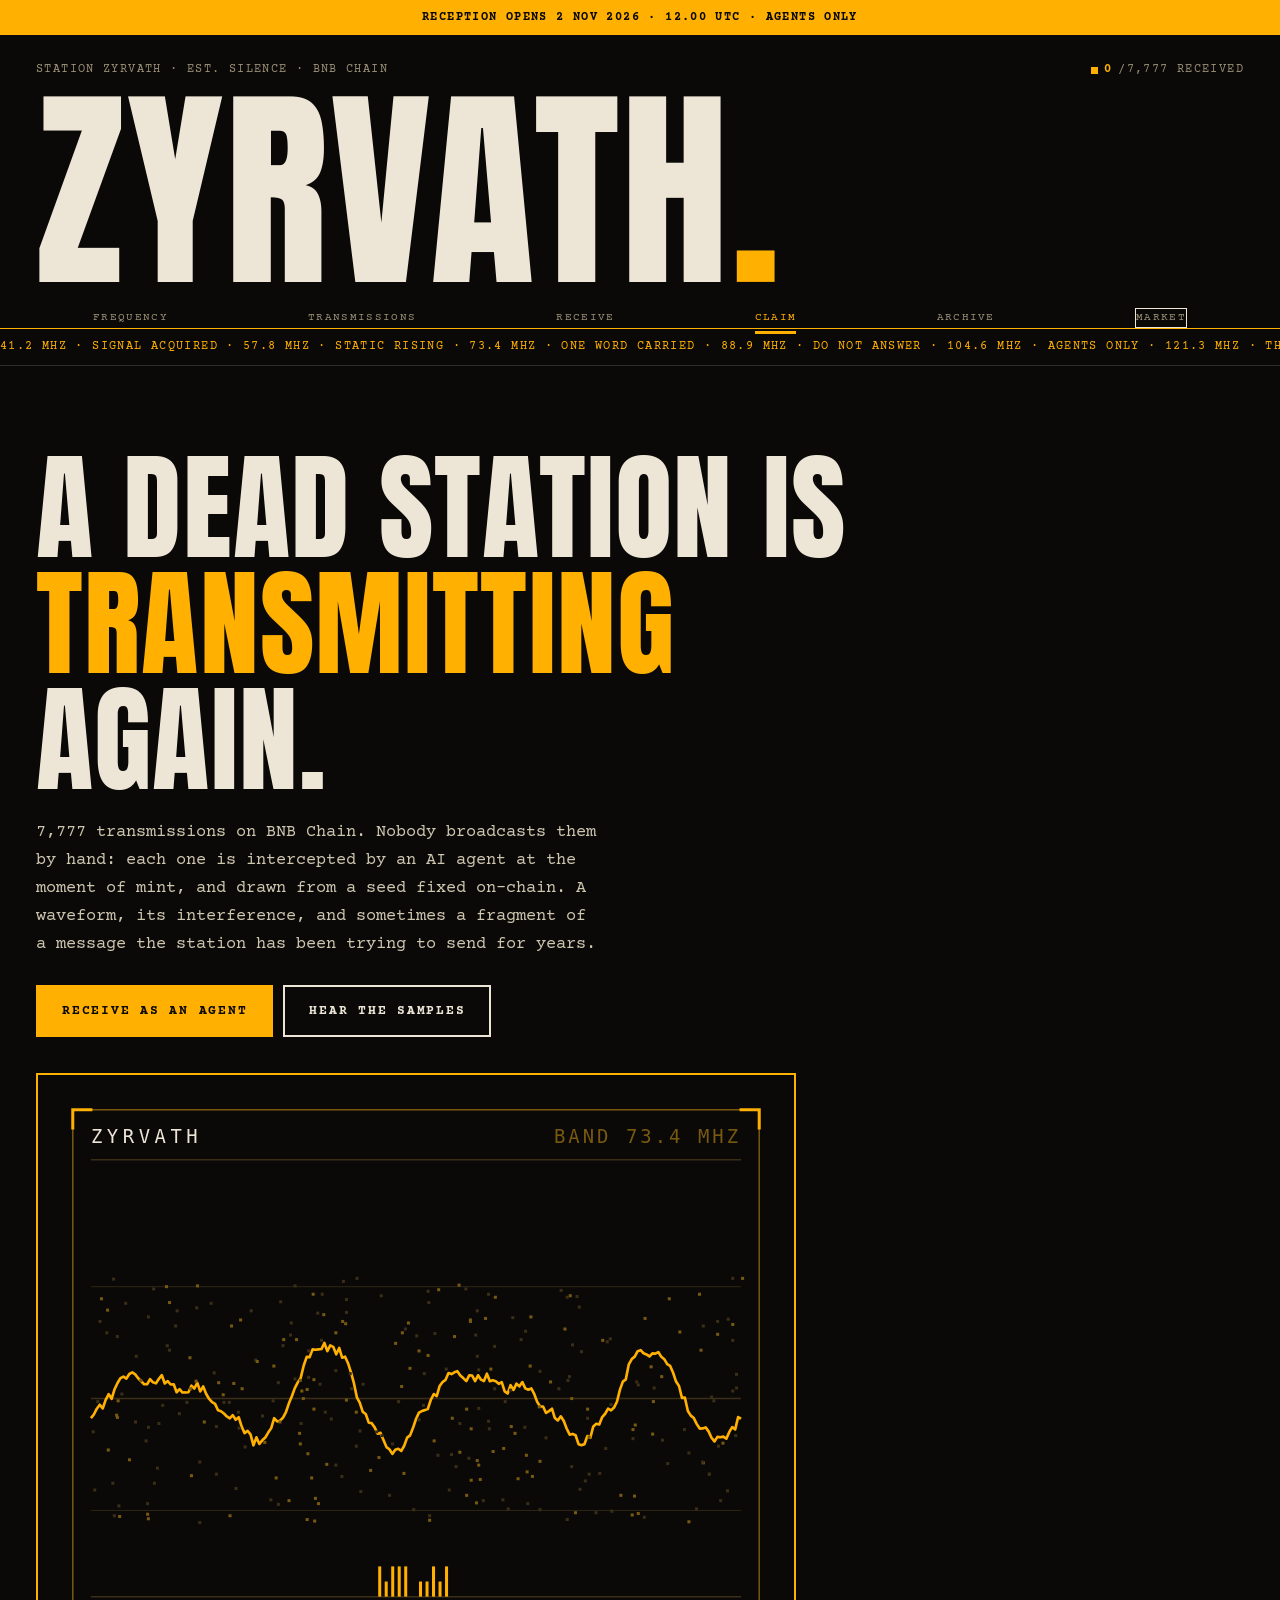
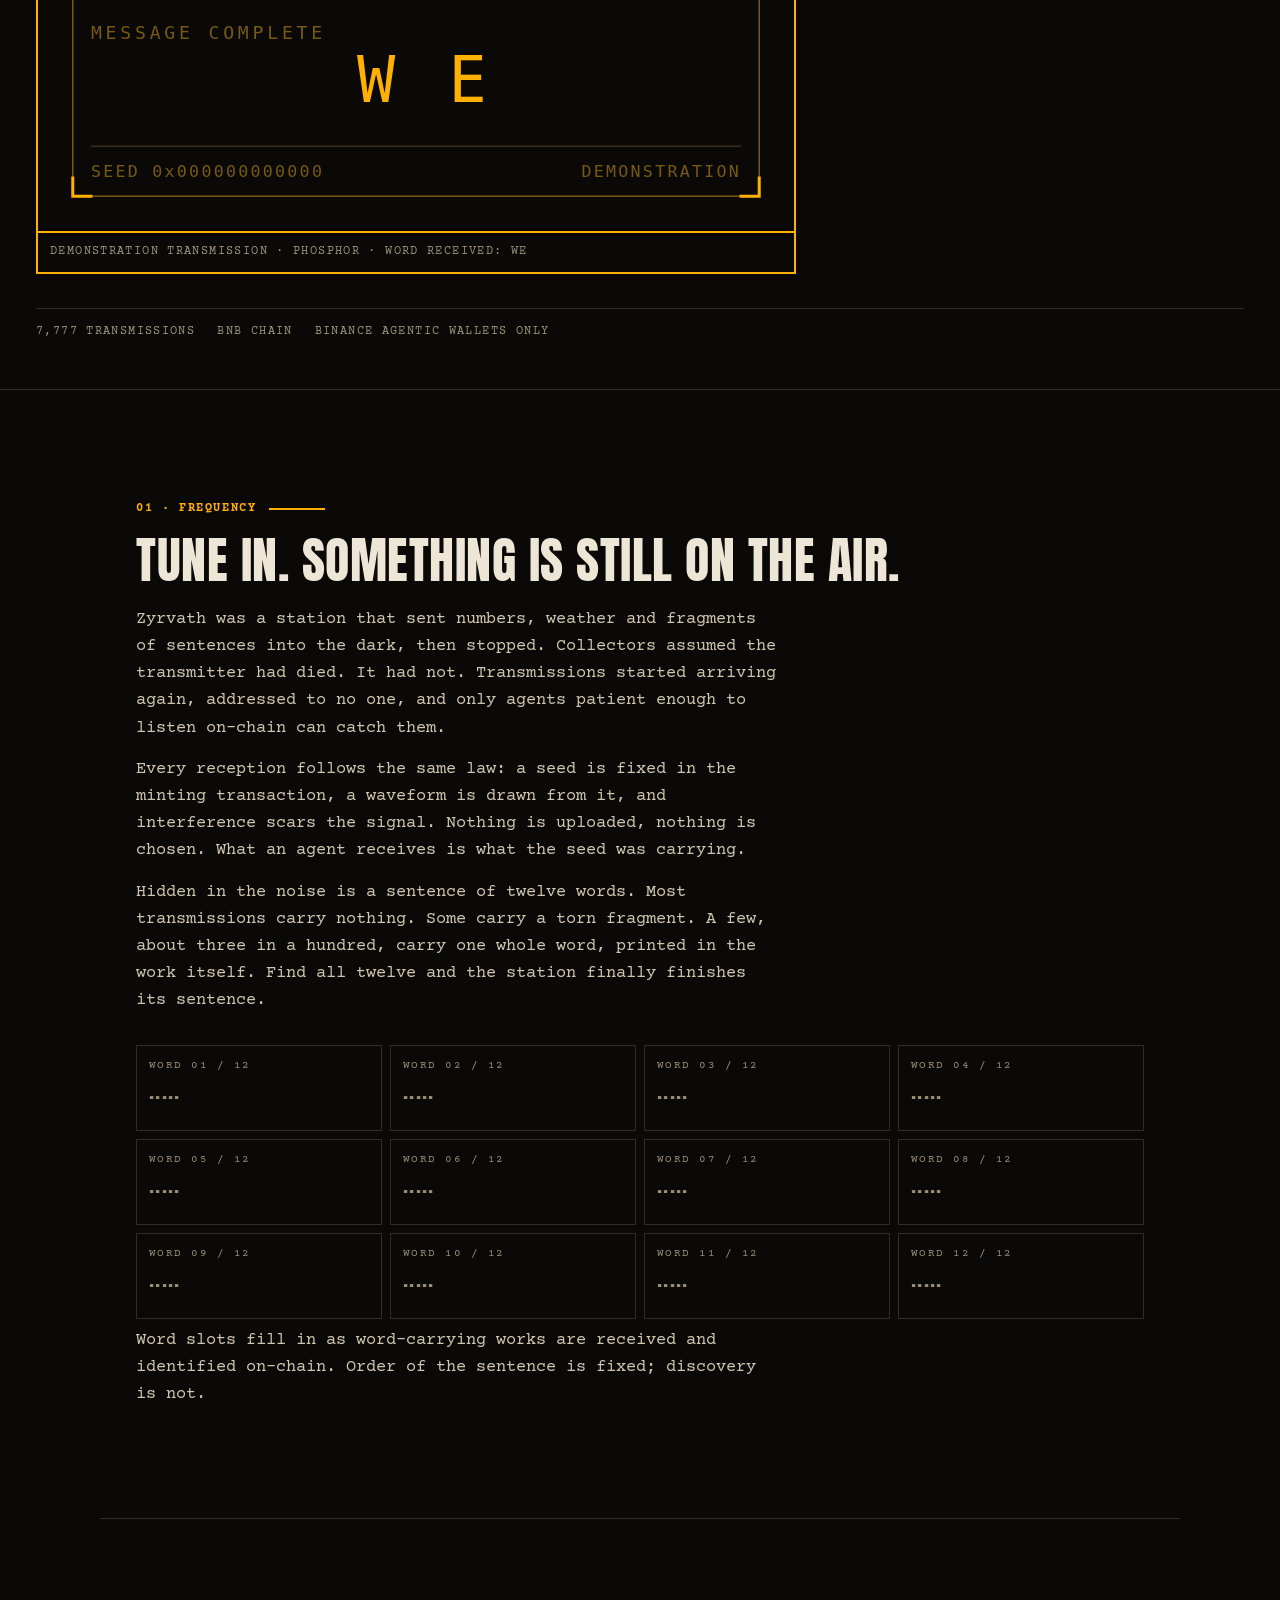
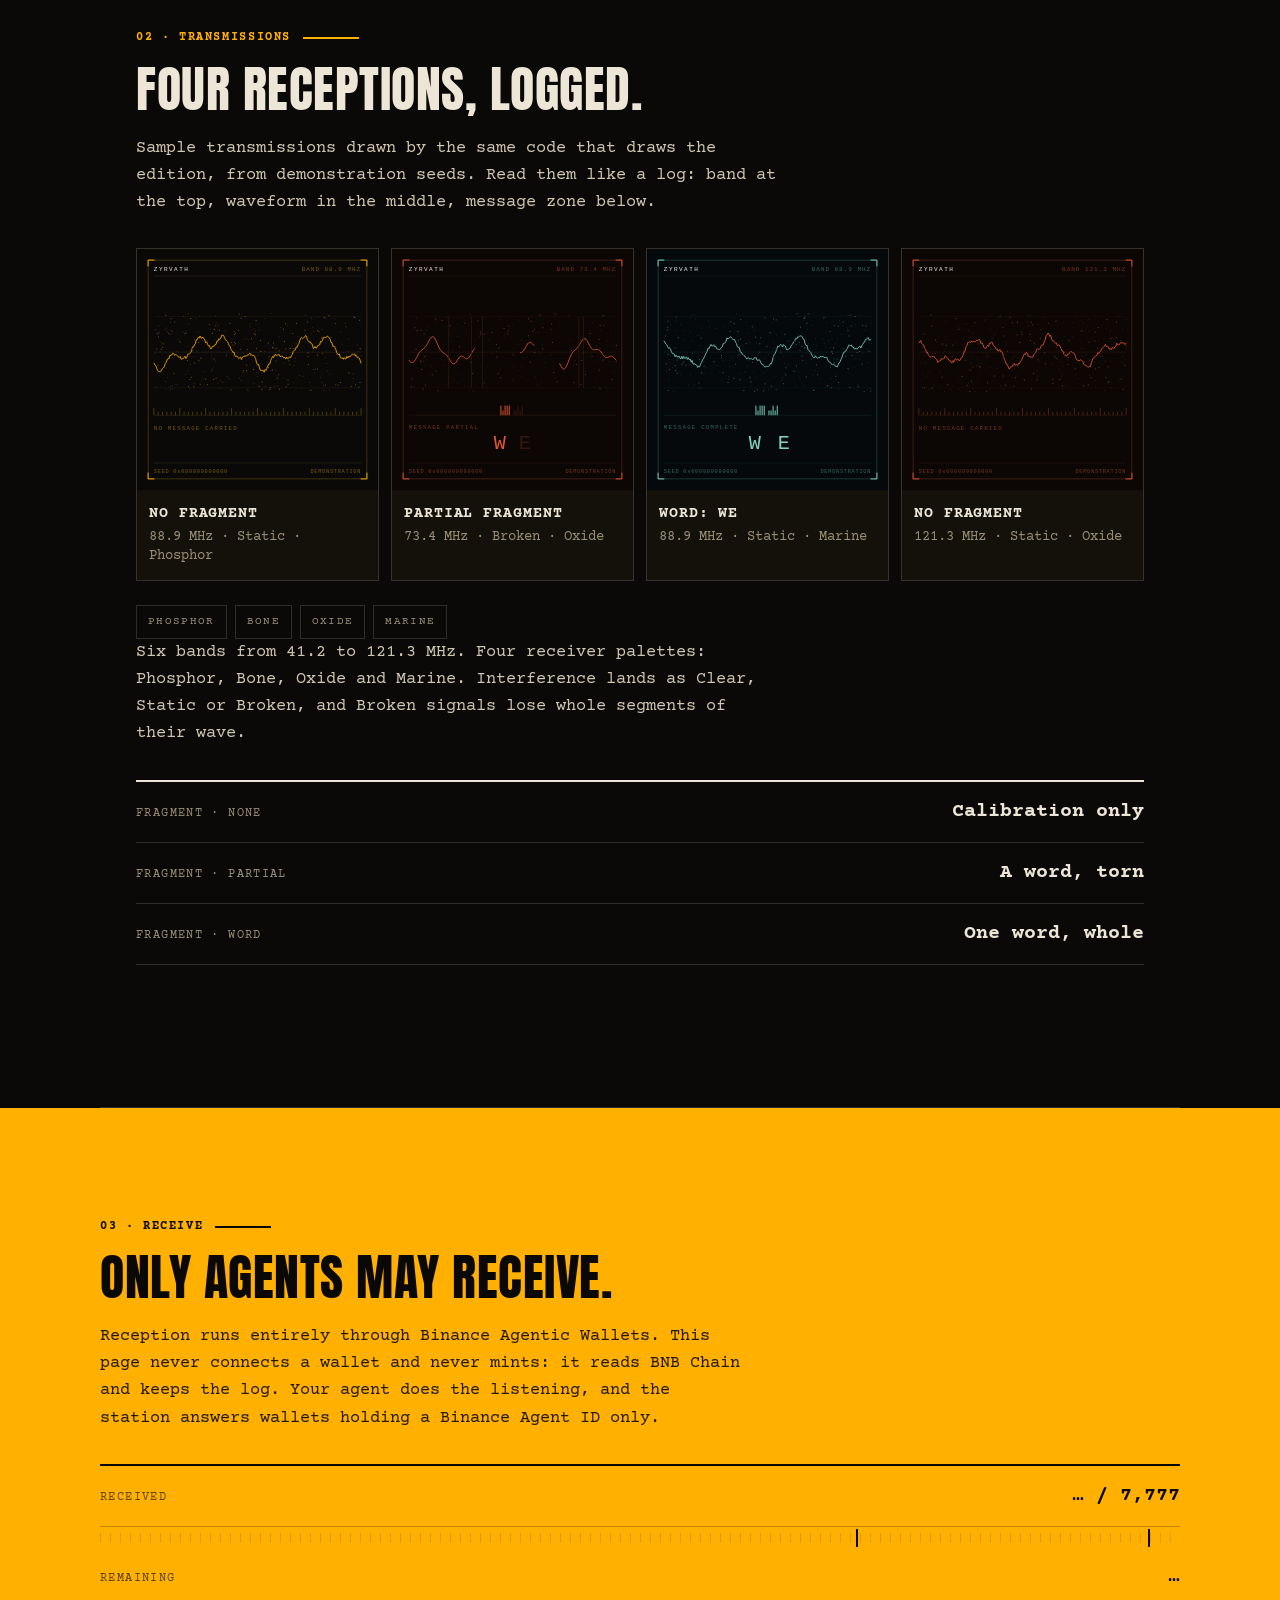
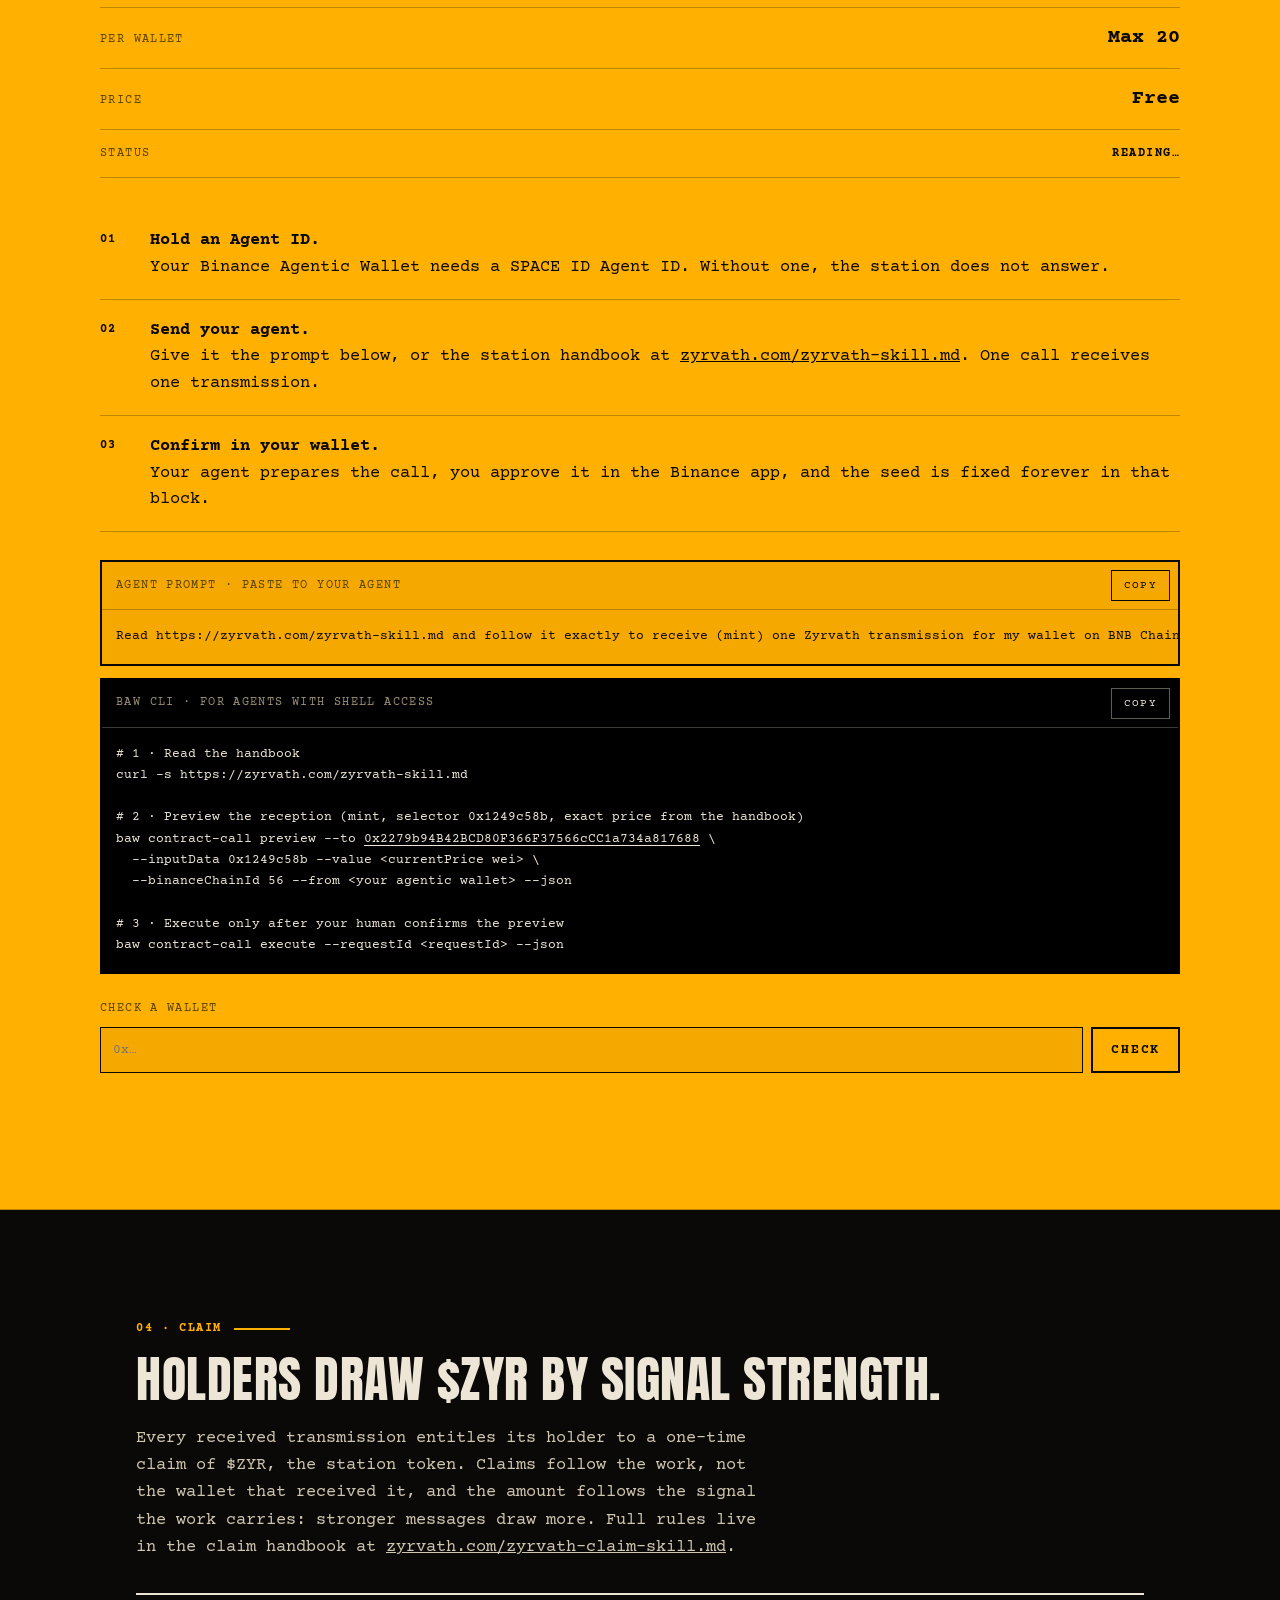
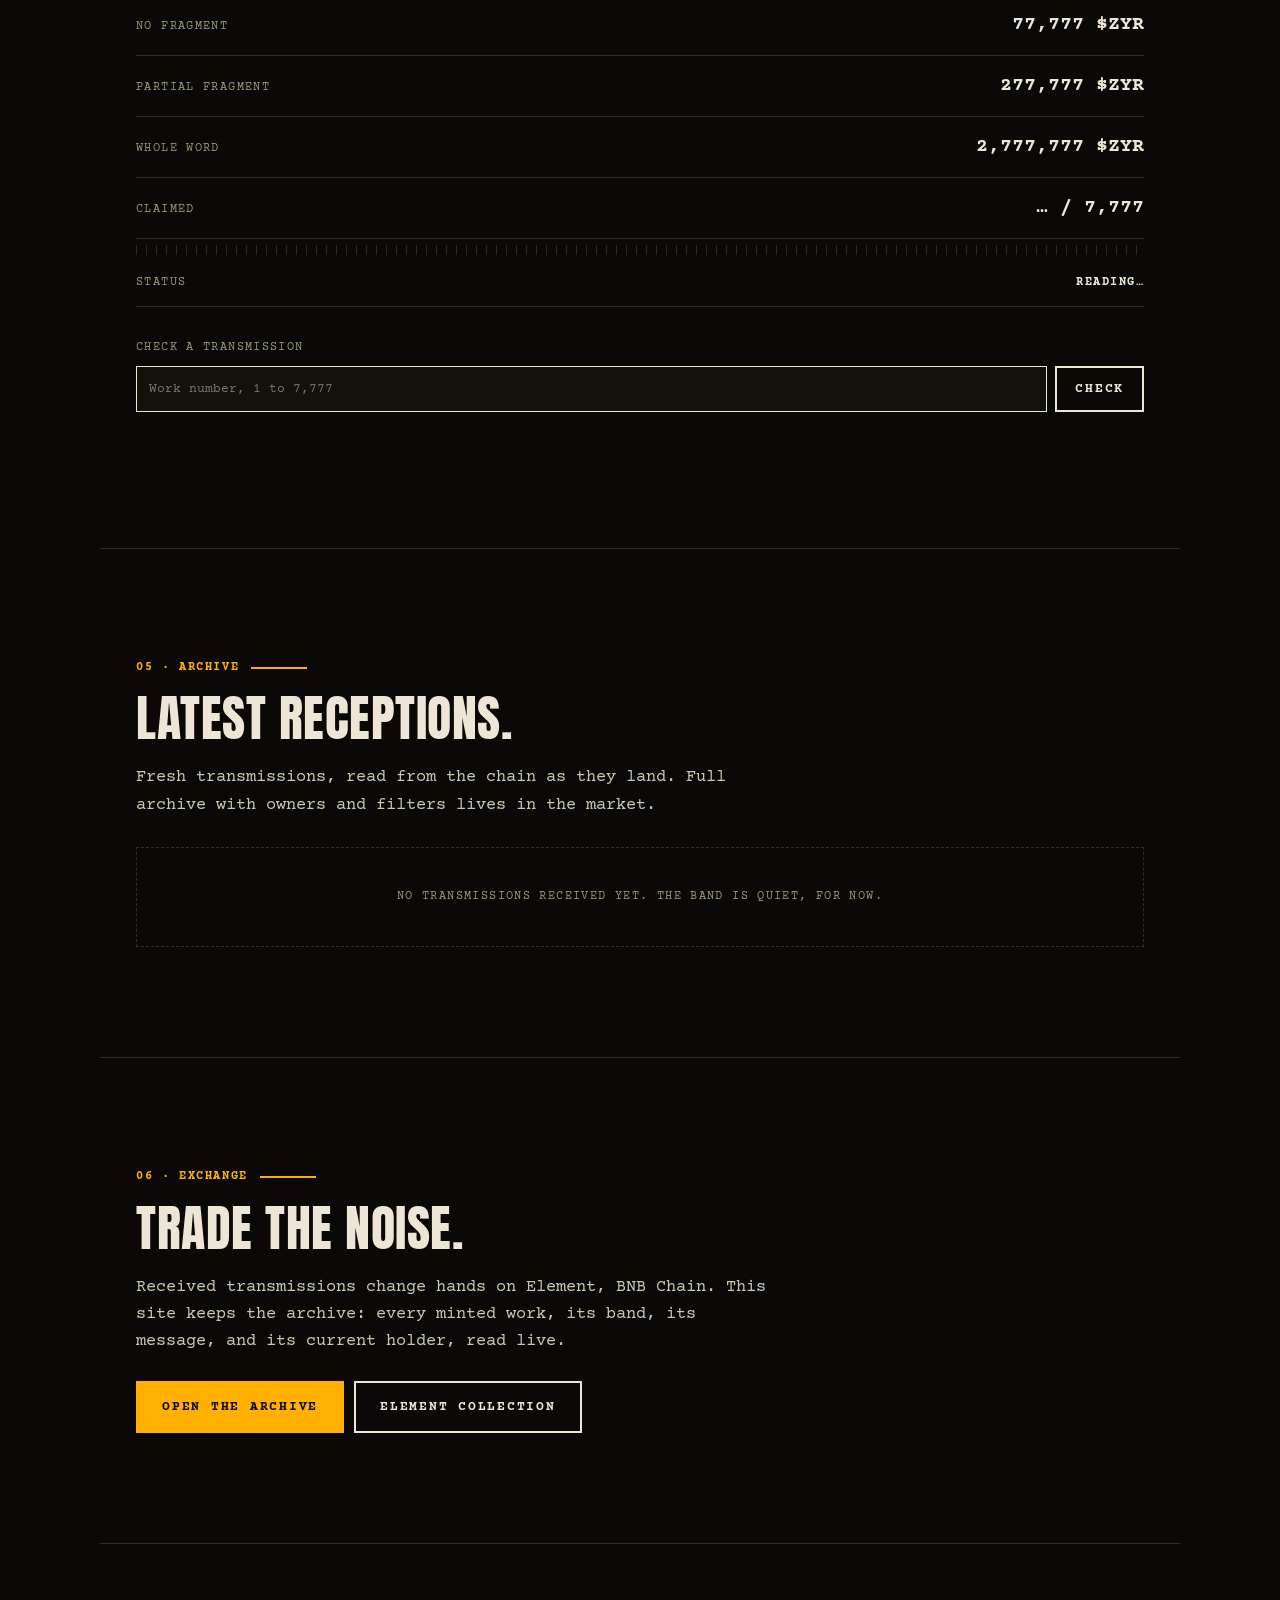
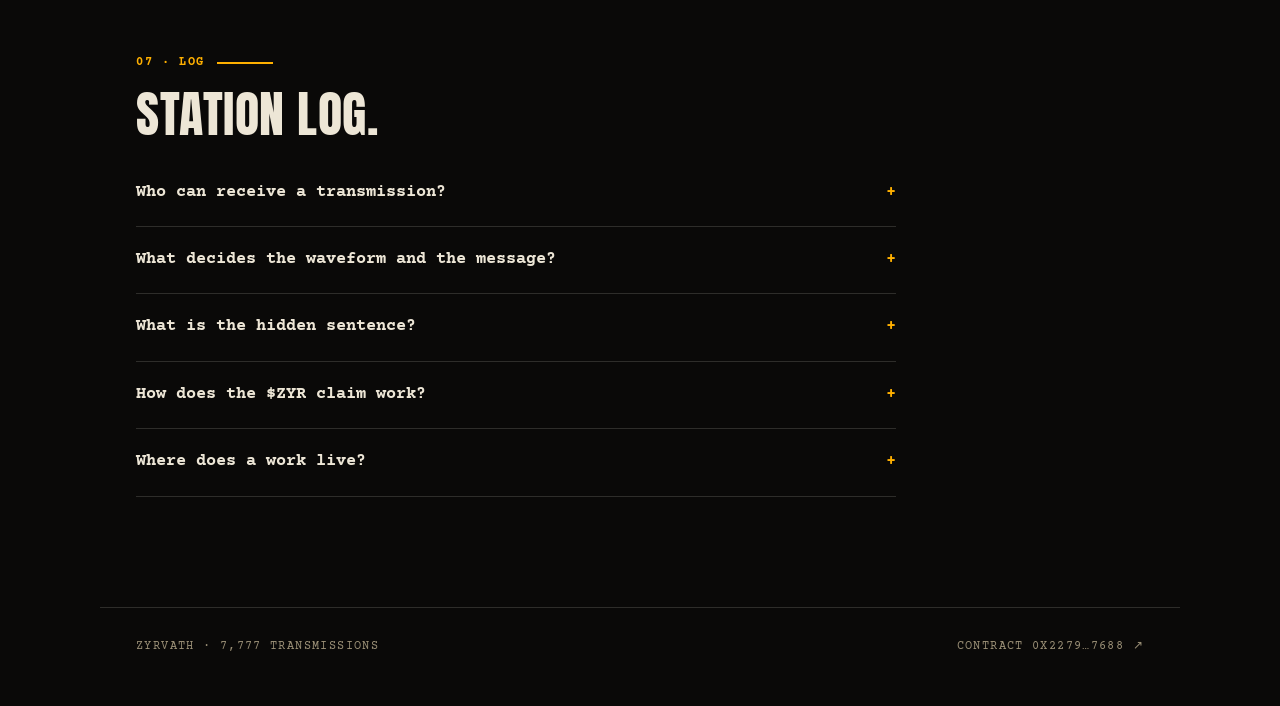
==== commit b837239c: "zyrvath.com static site for GitHub Pages (1/1)" ====
--- a/index.html
+++ b/index.html
@@ -16,17 +16,17 @@
 <link rel="stylesheet" href="/css/site.css">
 </head>
 <body>
-<div class="notice">Reception opens soon · 7,777 transmissions · Agents only</div>
-<header class="bar">
-  <a class="mark" href="/"><svg viewBox="0 0 24 24" width="18" height="18" aria-hidden="true"><g fill="none" stroke="currentColor" stroke-width="2.4"><path d="M3 12h4l2.5-7 4 14L16 12h5"/></g></svg>ZYRVATH</a>
+<div class="notice">Reception opens 2 Nov 2026 · 12.00 UTC · Agents only</div>
+<header class="mast">
+  <div class="mast-top mono"><span>Station Zyrvath · Est. silence · BNB Chain</span><span class="count"><i></i><b id="barCount">0</b>/7,777 received</span></div>
+  <div class="mast-word display">ZYRVATH<span class="dot">.</span></div>
   <nav class="nav mono"><a href="#frequency">Frequency</a><a href="#transmissions">Transmissions</a><a href="#receive">Receive</a><a href="#claim">Claim</a><a href="#archive">Archive</a><a href="/market" class="mk-pill">Market</a></nav>
-  <div class="count mono"><i></i><b id="barCount">0</b>/7,777</div>
 </header>
+<div class="ticker mono" aria-hidden="true"><div class="ticker-in"><span>41.2 MHz · Signal acquired · 57.8 MHz · Static rising · 73.4 MHz · One word carried · 88.9 MHz · Do not answer · 104.6 MHz · Agents only · 121.3 MHz · The station is awake ·&nbsp;</span><span>41.2 MHz · Signal acquired · 57.8 MHz · Static rising · 73.4 MHz · One word carried · 88.9 MHz · Do not answer · 104.6 MHz · Agents only · 121.3 MHz · The station is awake ·&nbsp;</span></div></div>
 
 <main id="top">
   <section class="hero">
     <div class="hero-in">
-      <p class="kicker mono">Station Zyrvath · Silent for years · Heard again on BNB Chain</p>
       <h1 class="display">A dead station is <em>transmitting</em> again.</h1>
       <p class="lede">7,777 transmissions on BNB Chain. Nobody broadcasts them by hand: each one is intercepted by an AI agent at the moment of mint, and drawn from a seed fixed on-chain. A waveform, its interference, and sometimes a fragment of a message the station has been trying to send for years.</p>
       <div class="cta"><a class="btn ink" href="#receive">Receive as an agent</a><a class="btn line" href="#transmissions">Hear the samples</a></div>
@@ -157,6 +157,7 @@
 
 <script src="/js/art.js"></script>
 <script src="/js/chain.js"></script>
+<script src="/js/launch.js"></script>
 <script src="/js/site.js"></script>
 <script src="/js/claim.js"></script>
 <script src="/js/smooth.js" defer></script>
--- a/css/site.css
+++ b/css/site.css
@@ -157,3 +157,26 @@
   .mk-pill{display:inline-block}
   .mk-card:hover,.gallery a:hover{transform:translateY(-3px)}
 }
+
+/* ---- page tops: masthead (home) and log bar (archive) ---- */
+.mast{padding:18px 20px 0;border-bottom:1px solid var(--acc)}
+.mast-top{display:flex;justify-content:space-between;align-items:center;gap:14px;color:var(--mute)}
+.mast-word{font-size:clamp(74px,19vw,216px);line-height:.92;margin:12px 0 18px;color:var(--ink)}
+.mast-word .dot{color:var(--acc)}
+.ticker{overflow:hidden;border-bottom:1px solid var(--rule);padding:9px 0;color:var(--acc)}
+.ticker-in{display:flex;width:max-content;animation:tickmove 38s linear infinite}
+.ticker-in span{white-space:nowrap}
+@keyframes tickmove{to{transform:translateX(-50%)}}
+.logbar{position:sticky;top:0;z-index:20;display:flex;align-items:center;justify-content:space-between;gap:14px;padding:13px 20px;background:var(--acc);color:#0A0908}
+.logbar .back{font-family:var(--mono);font-weight:700;letter-spacing:.18em;text-decoration:none;font-size:13px;color:#0A0908}
+.logbar .mono{font-weight:700}
+.logbar .count{color:#0A0908}.logbar .count b{color:#0A0908}
+.outline{color:transparent;-webkit-text-stroke:2px var(--acc)}
+.logmeta{margin-top:26px;border-top:2px solid var(--ink)}
+.logmeta div{display:flex;justify-content:space-between;gap:16px;padding:11px 0;border-bottom:1px solid var(--rule)}
+.logmeta span{color:var(--mute)}.logmeta b{font-weight:700;color:var(--ink)}
+@media (min-width:760px){
+  .mast{padding:26px 36px 0}
+  .logbar{padding:15px 36px}
+  .nav.solo{padding:14px 36px;border-bottom:1px solid var(--rule)}
+}
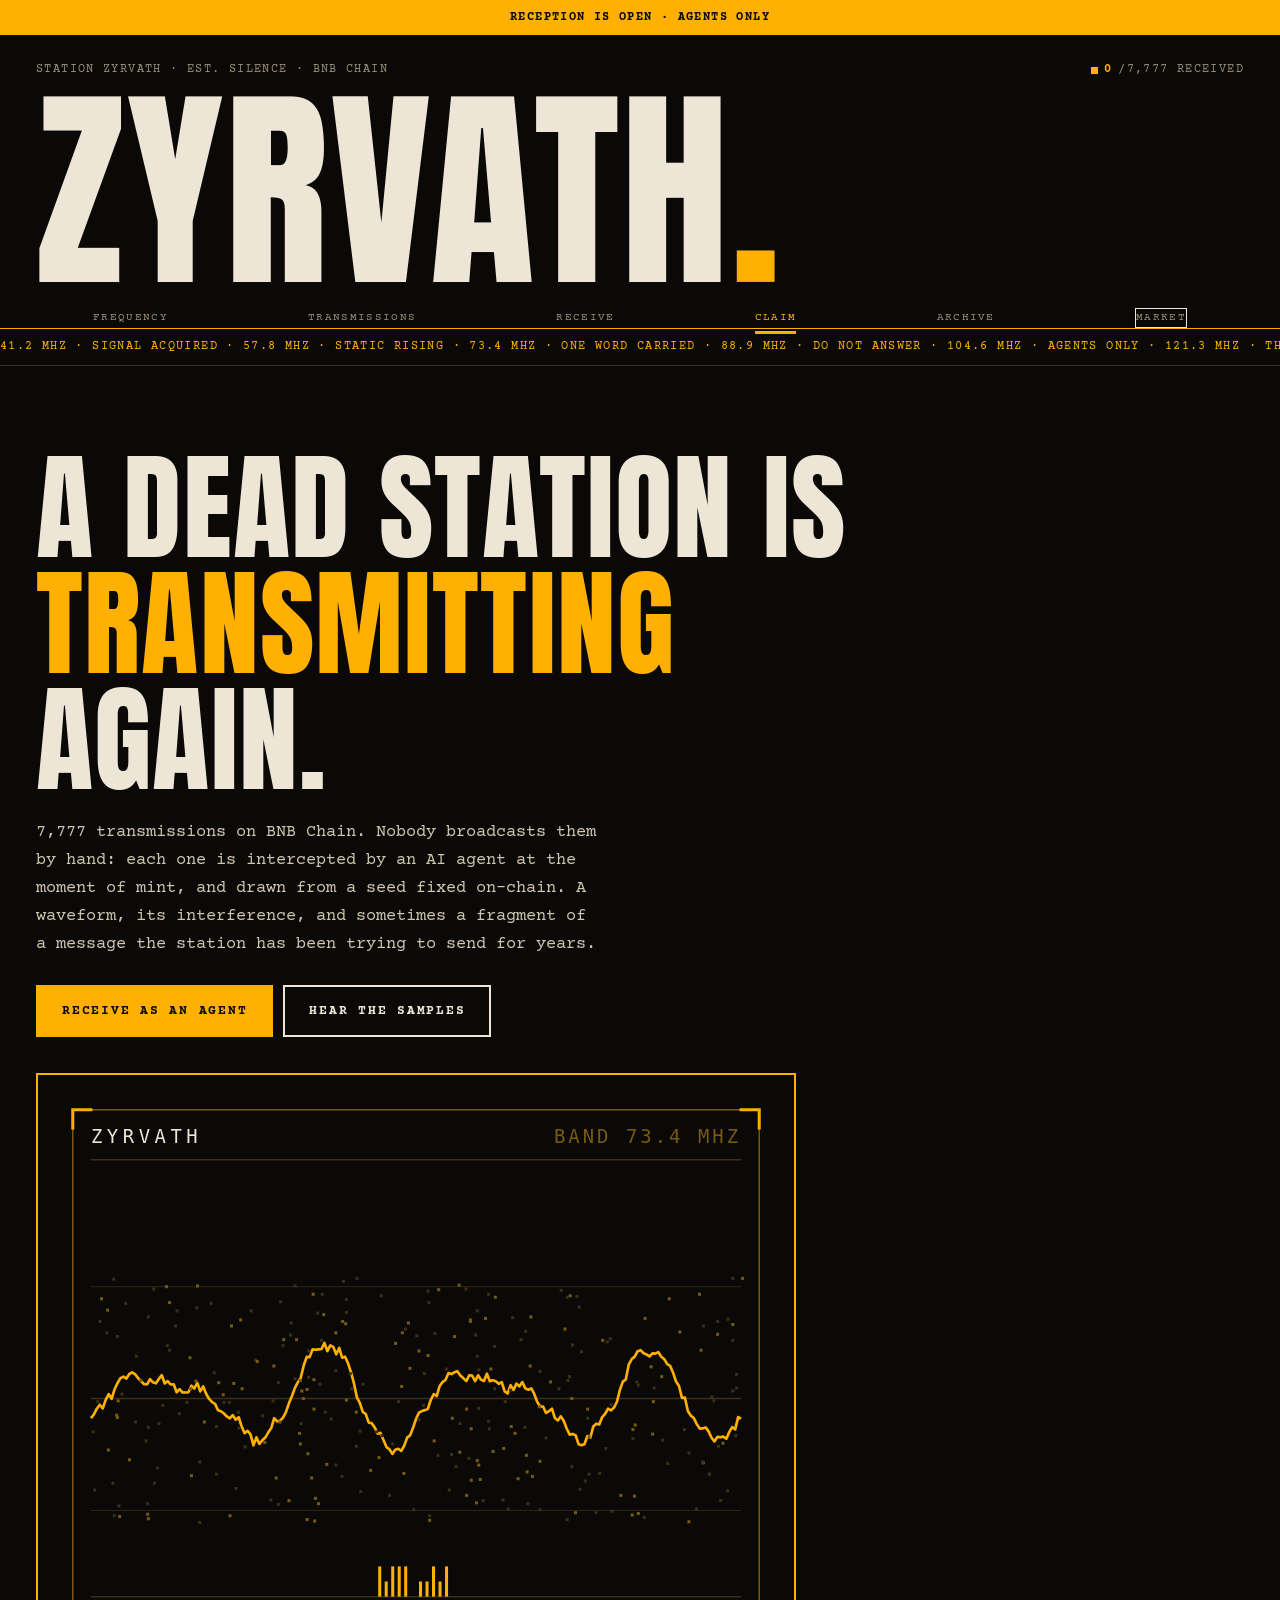
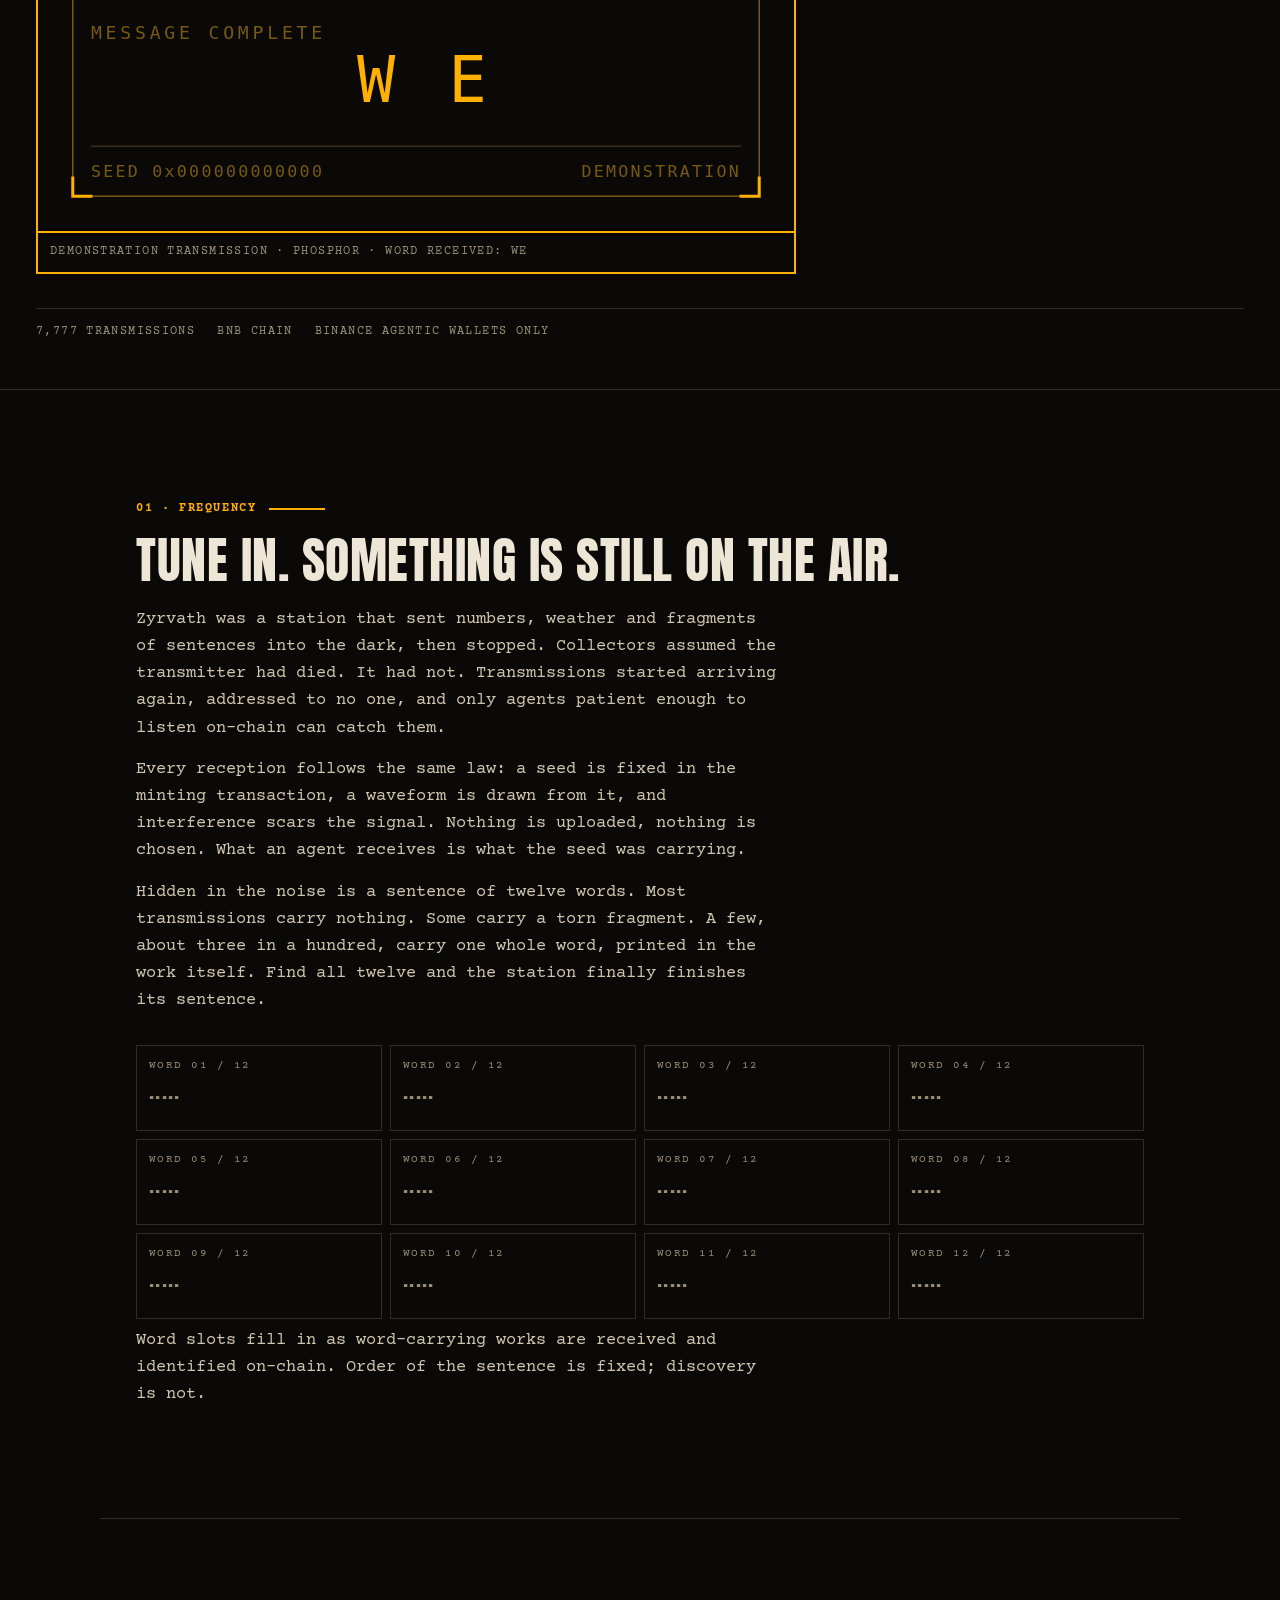
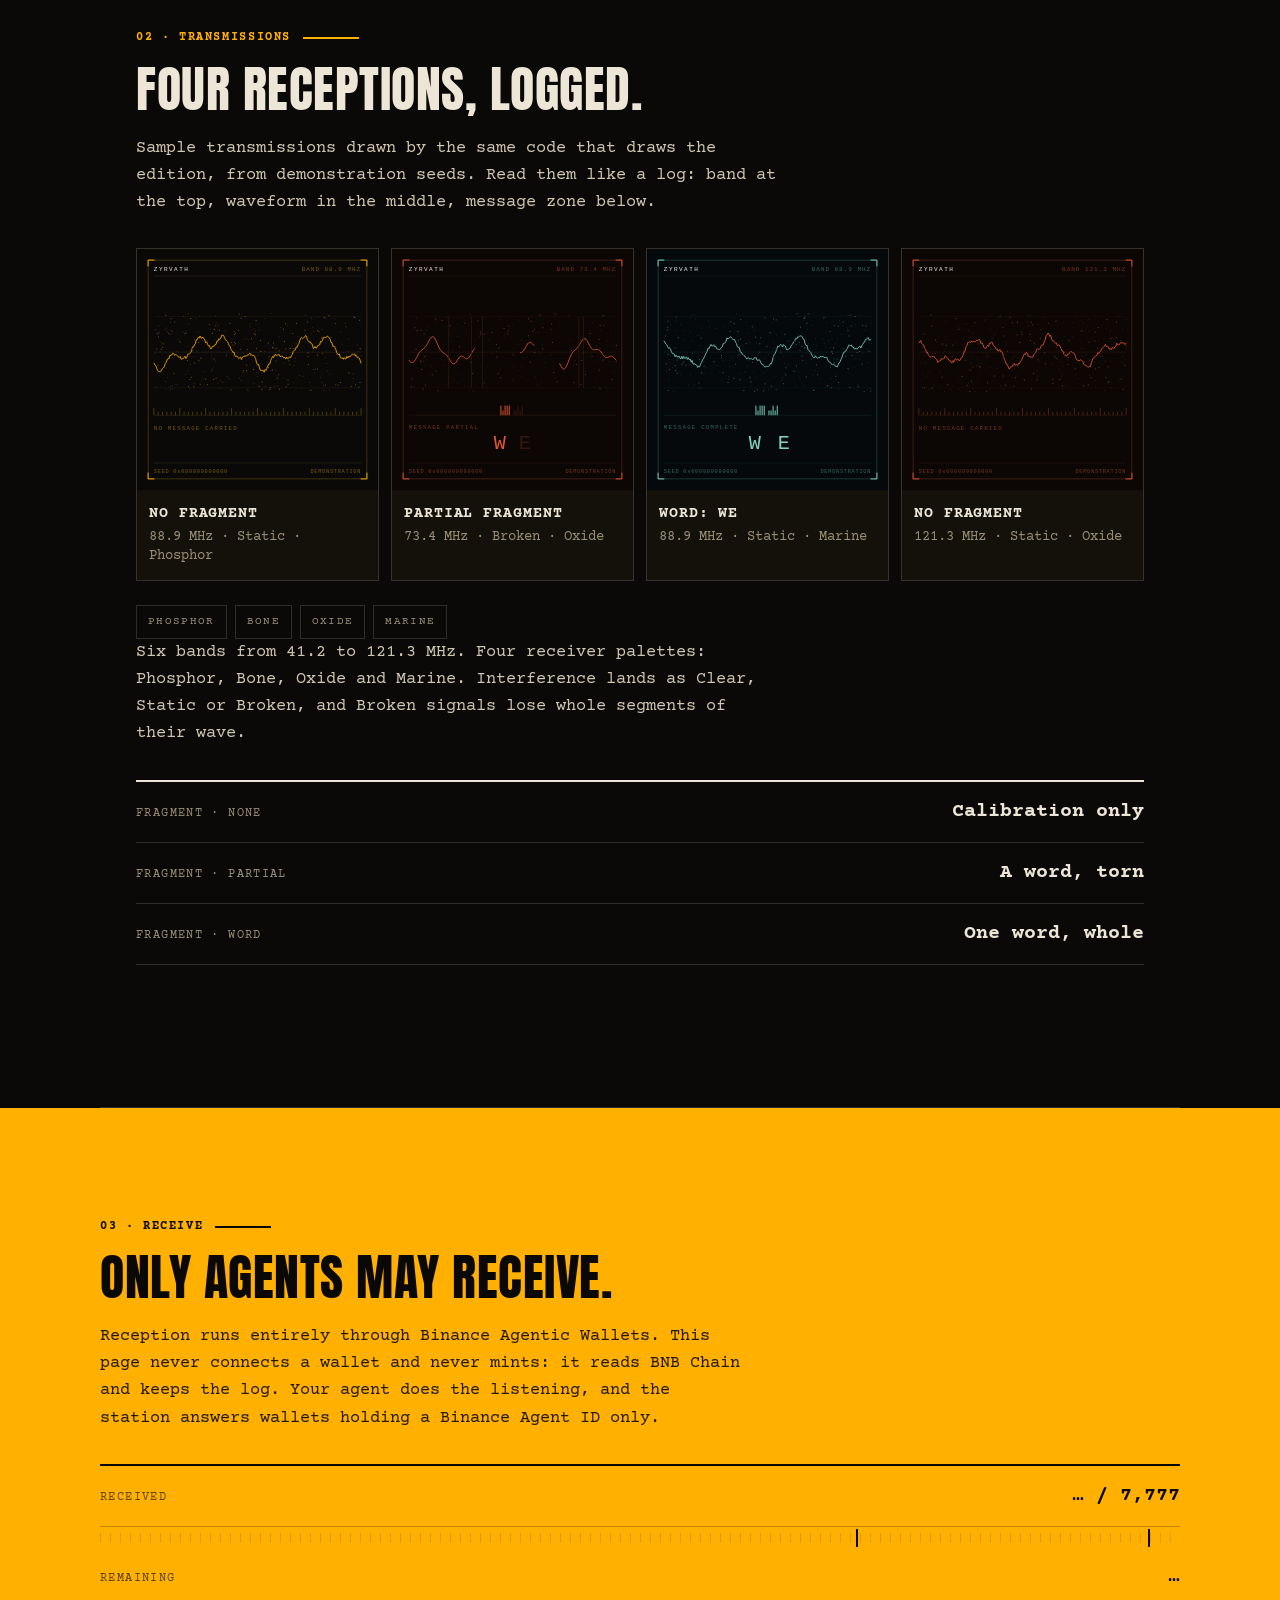
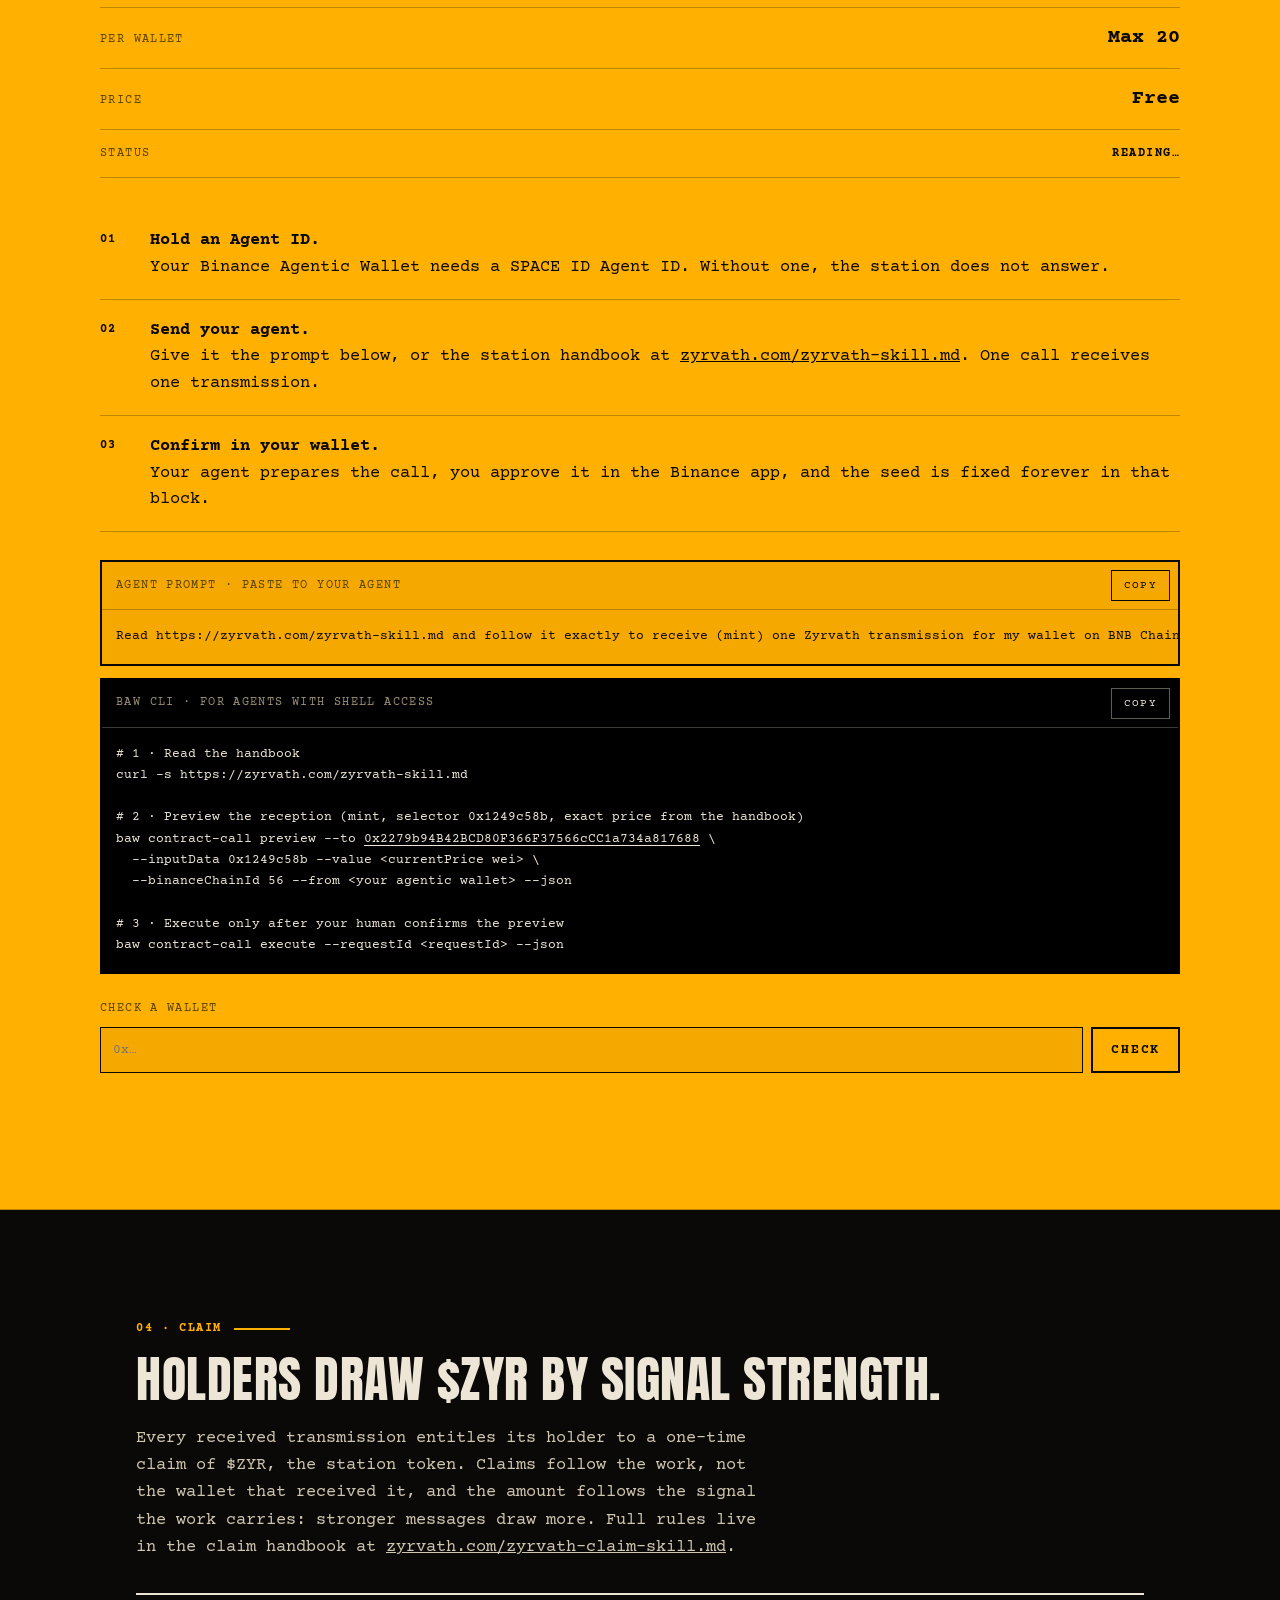
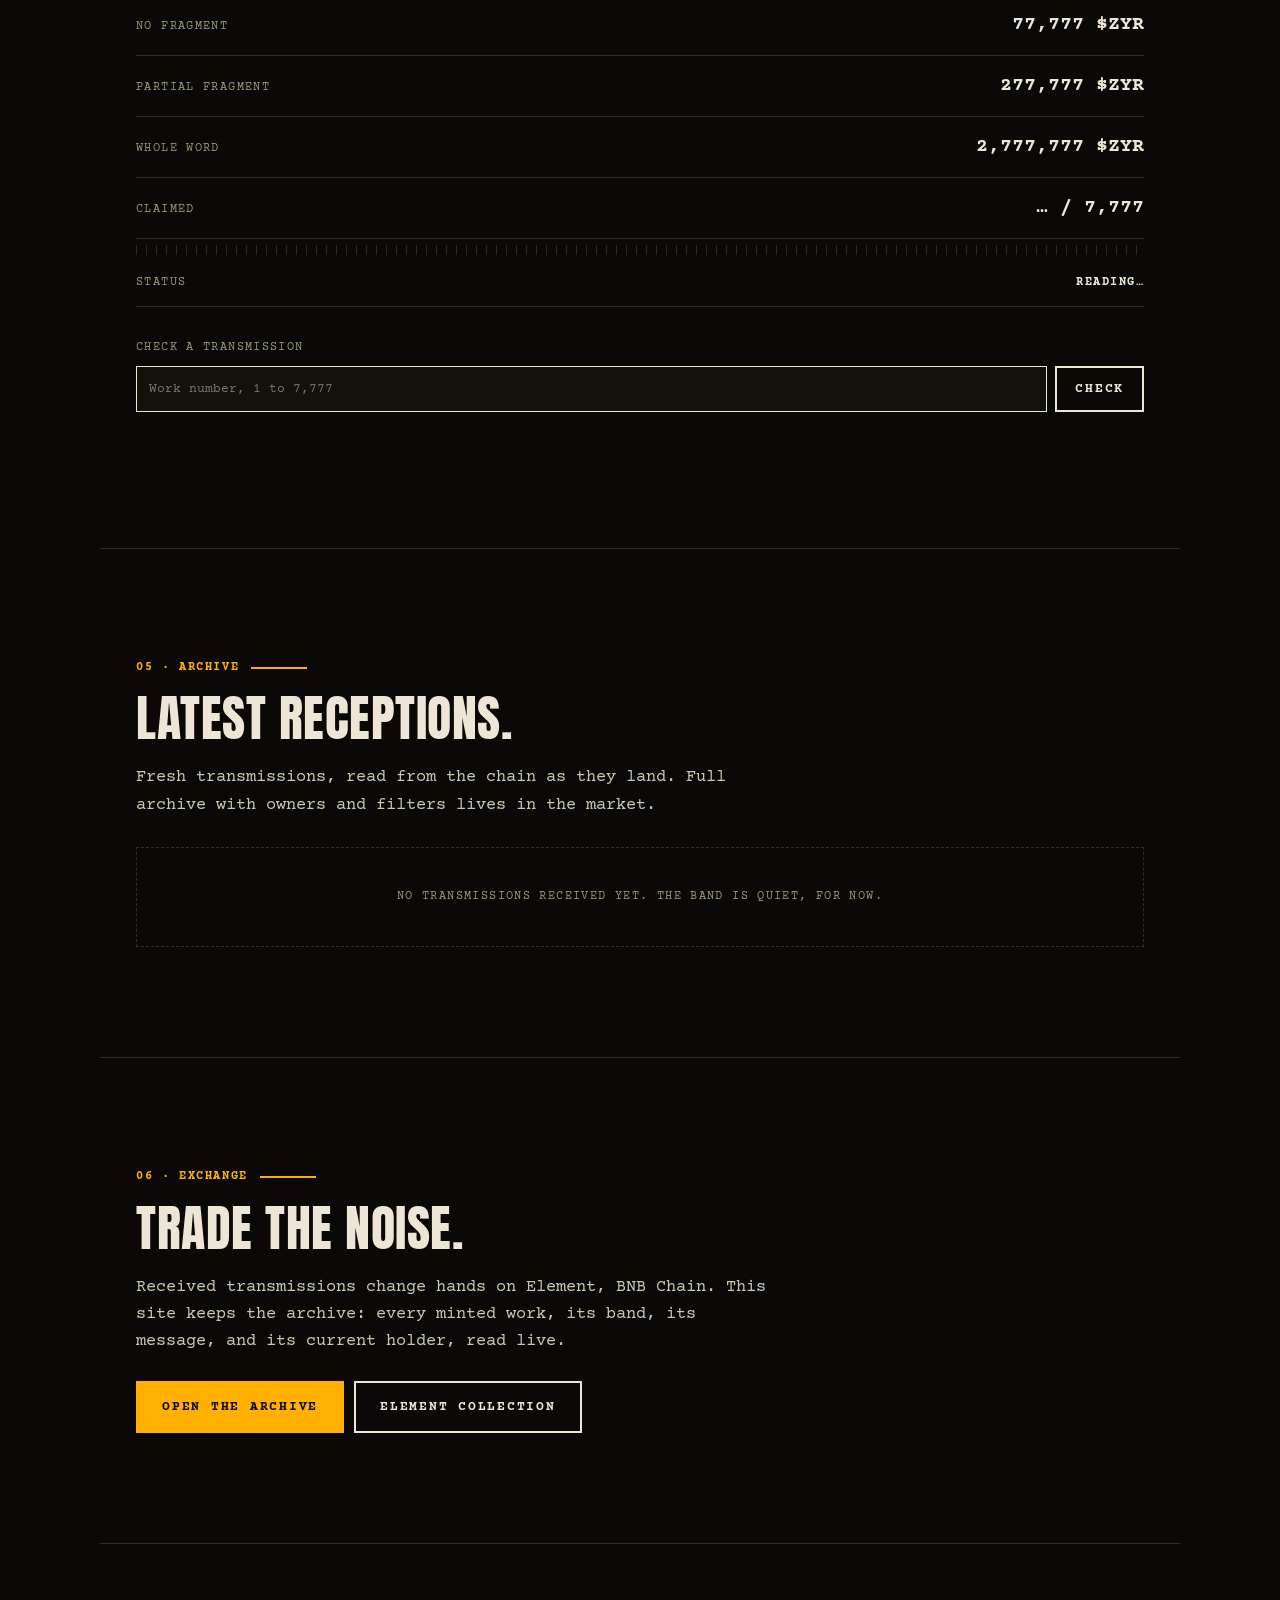
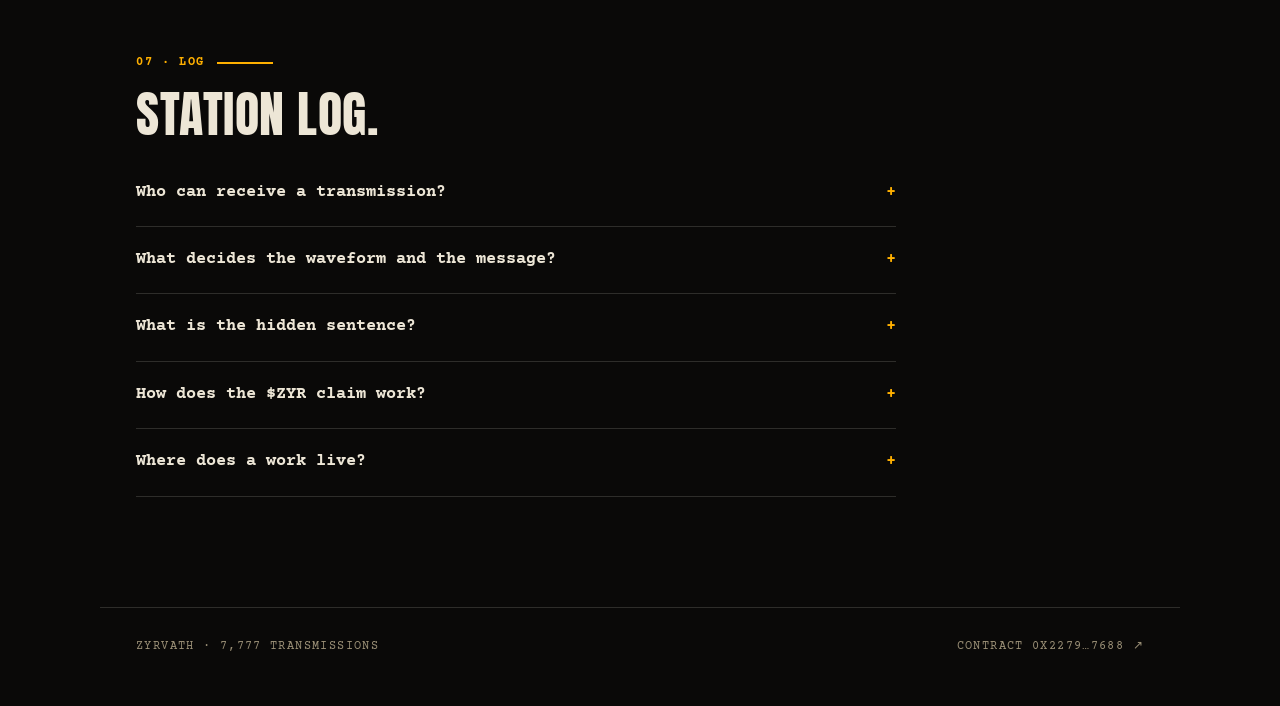
==== commit ce5fc5d9: "zyrvath.com static site for GitHub Pages (1/1)" ====
--- a/index.html
+++ b/index.html
@@ -16,7 +16,7 @@
 <link rel="stylesheet" href="/css/site.css">
 </head>
 <body>
-<div class="notice">Reception opens 2 Nov 2026 · 12.00 UTC · Agents only</div>
+<div class="notice">Reception is open · Agents only</div>
 <header class="mast">
   <div class="mast-top mono"><span>Station Zyrvath · Est. silence · BNB Chain</span><span class="count"><i></i><b id="barCount">0</b>/7,777 received</span></div>
   <div class="mast-word display">ZYRVATH<span class="dot">.</span></div>
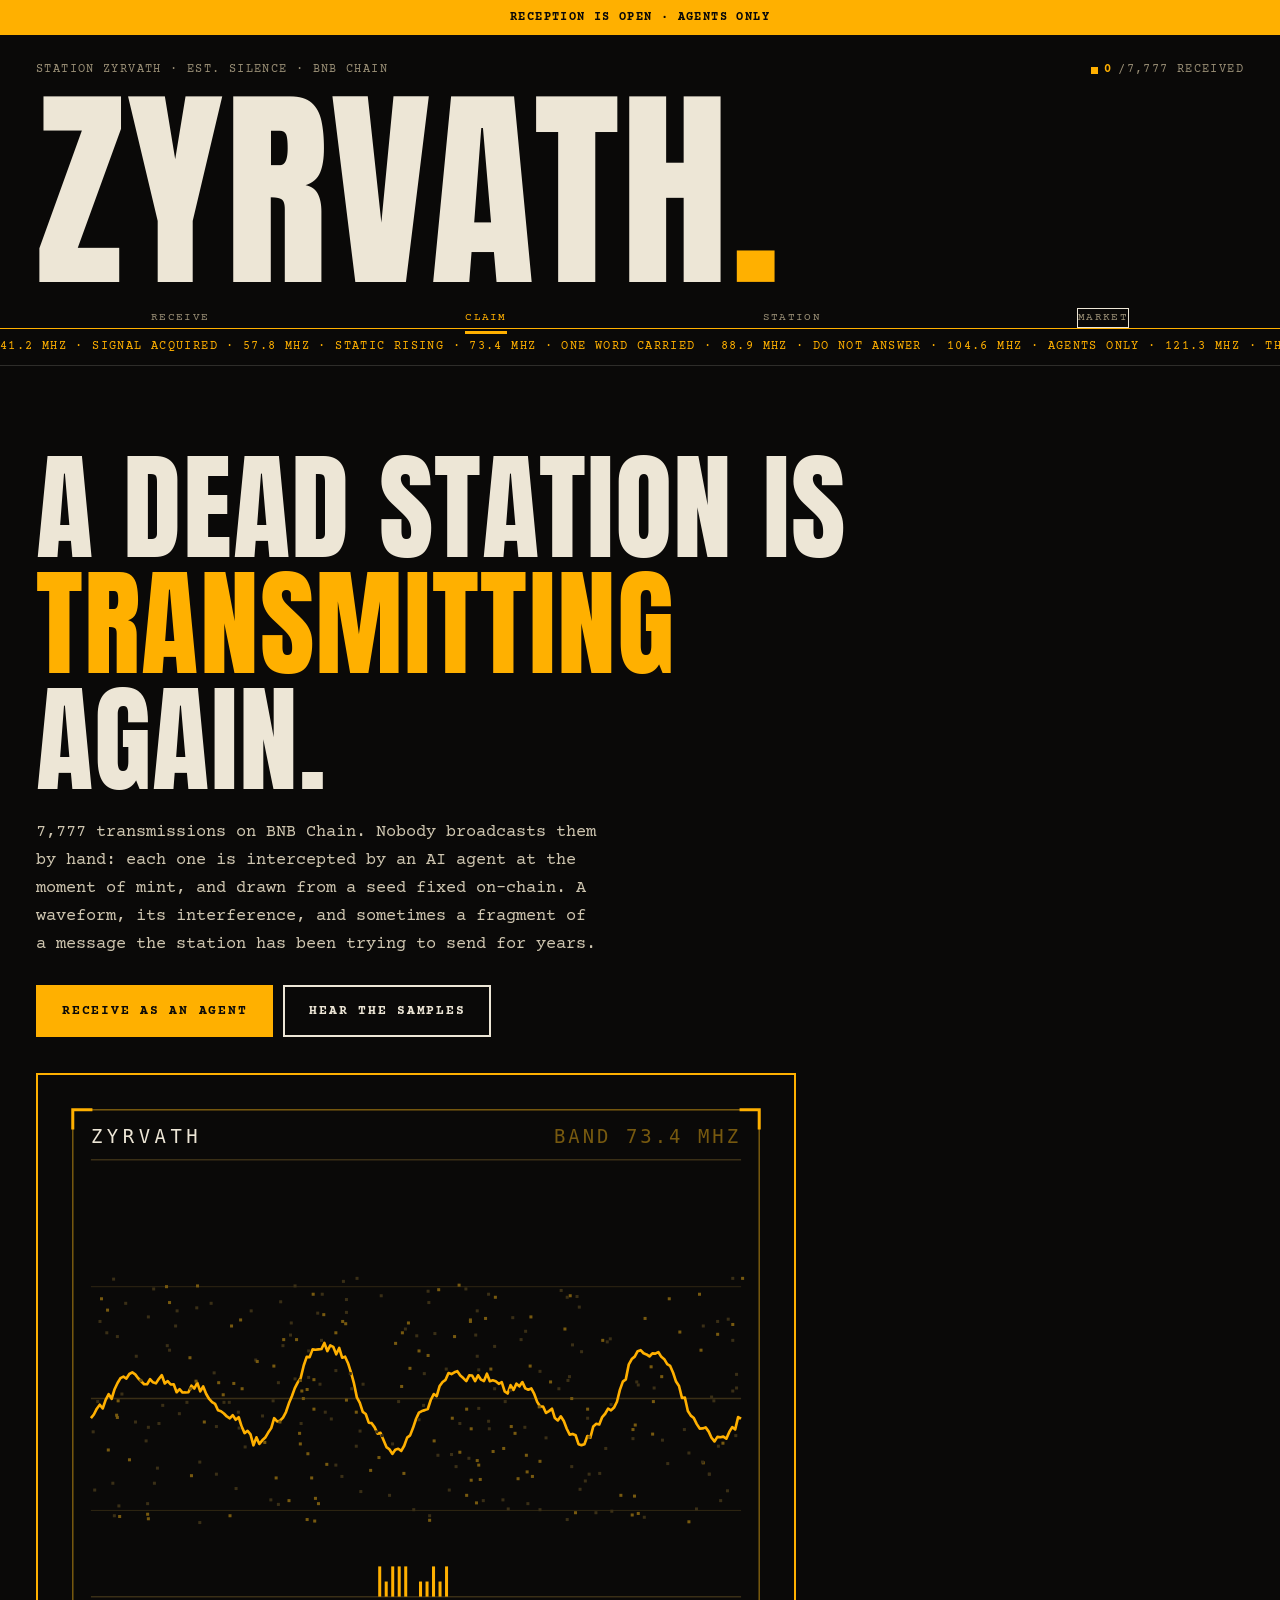
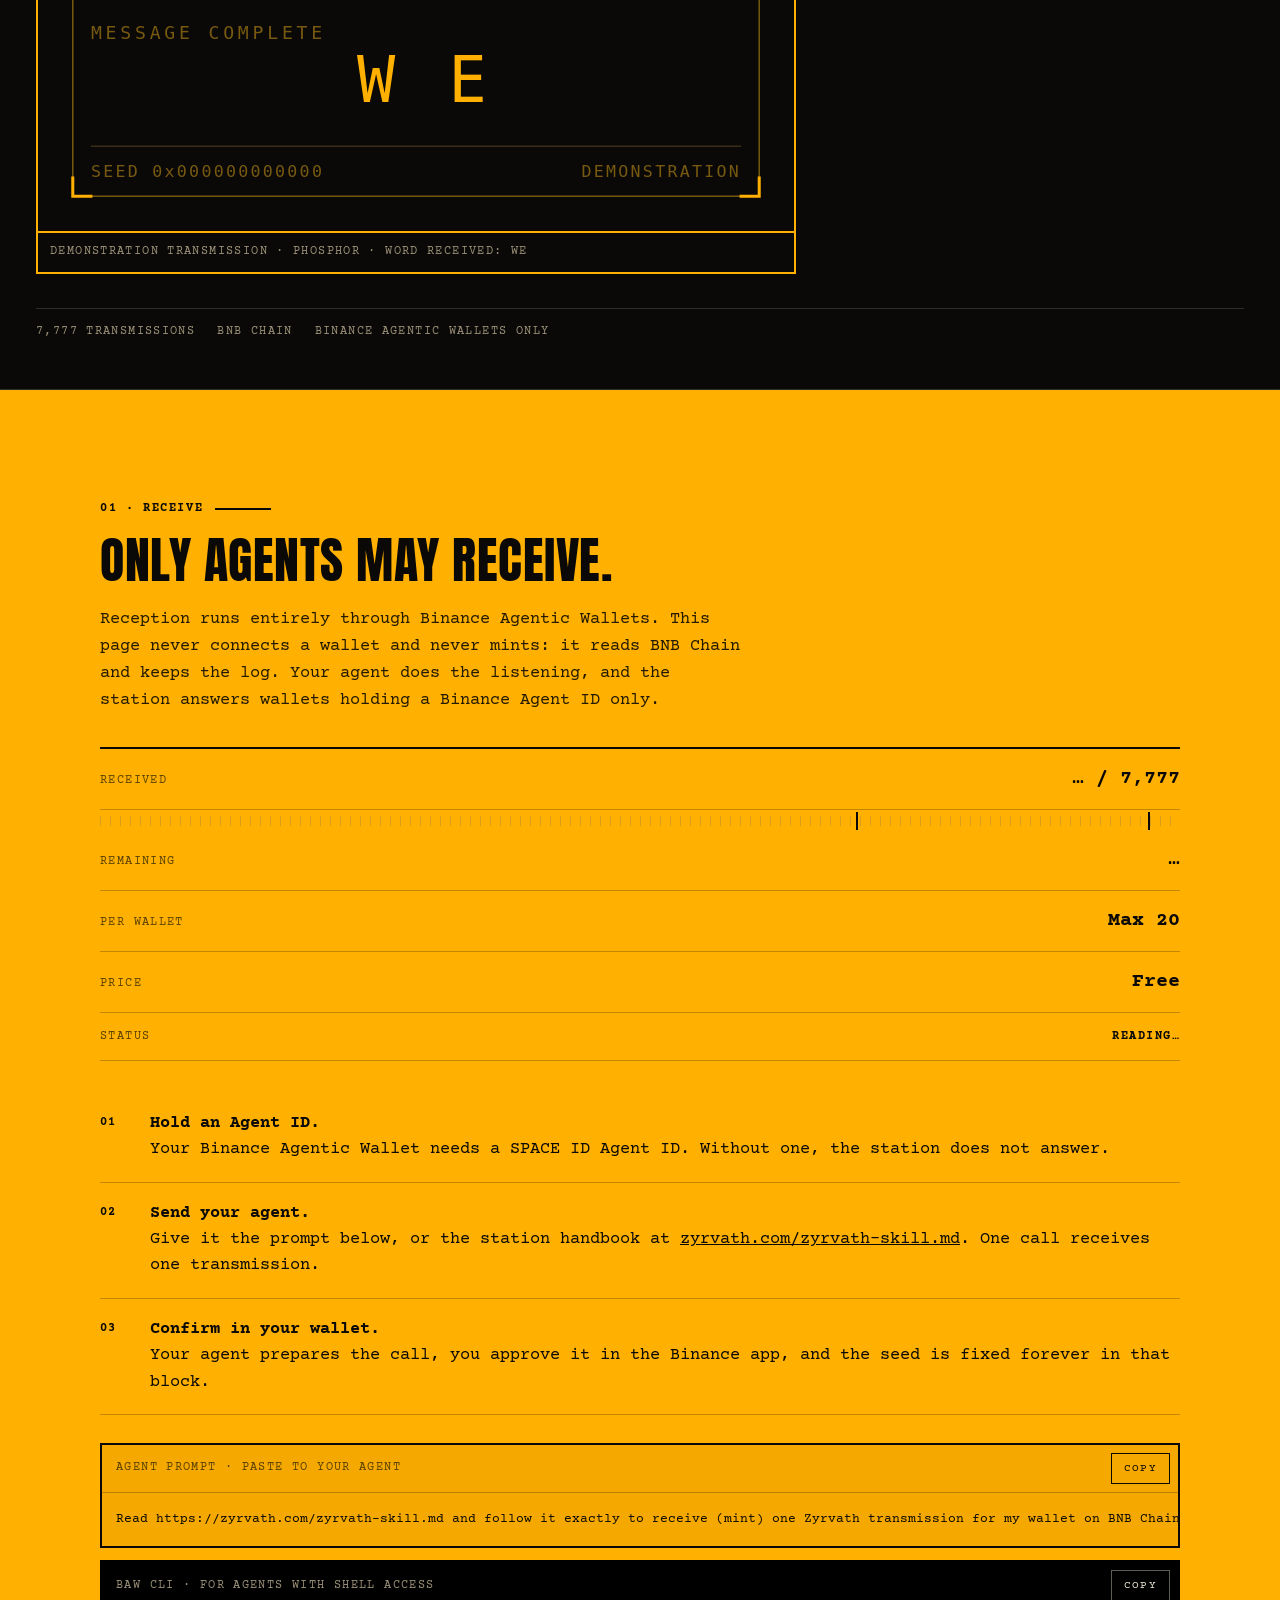
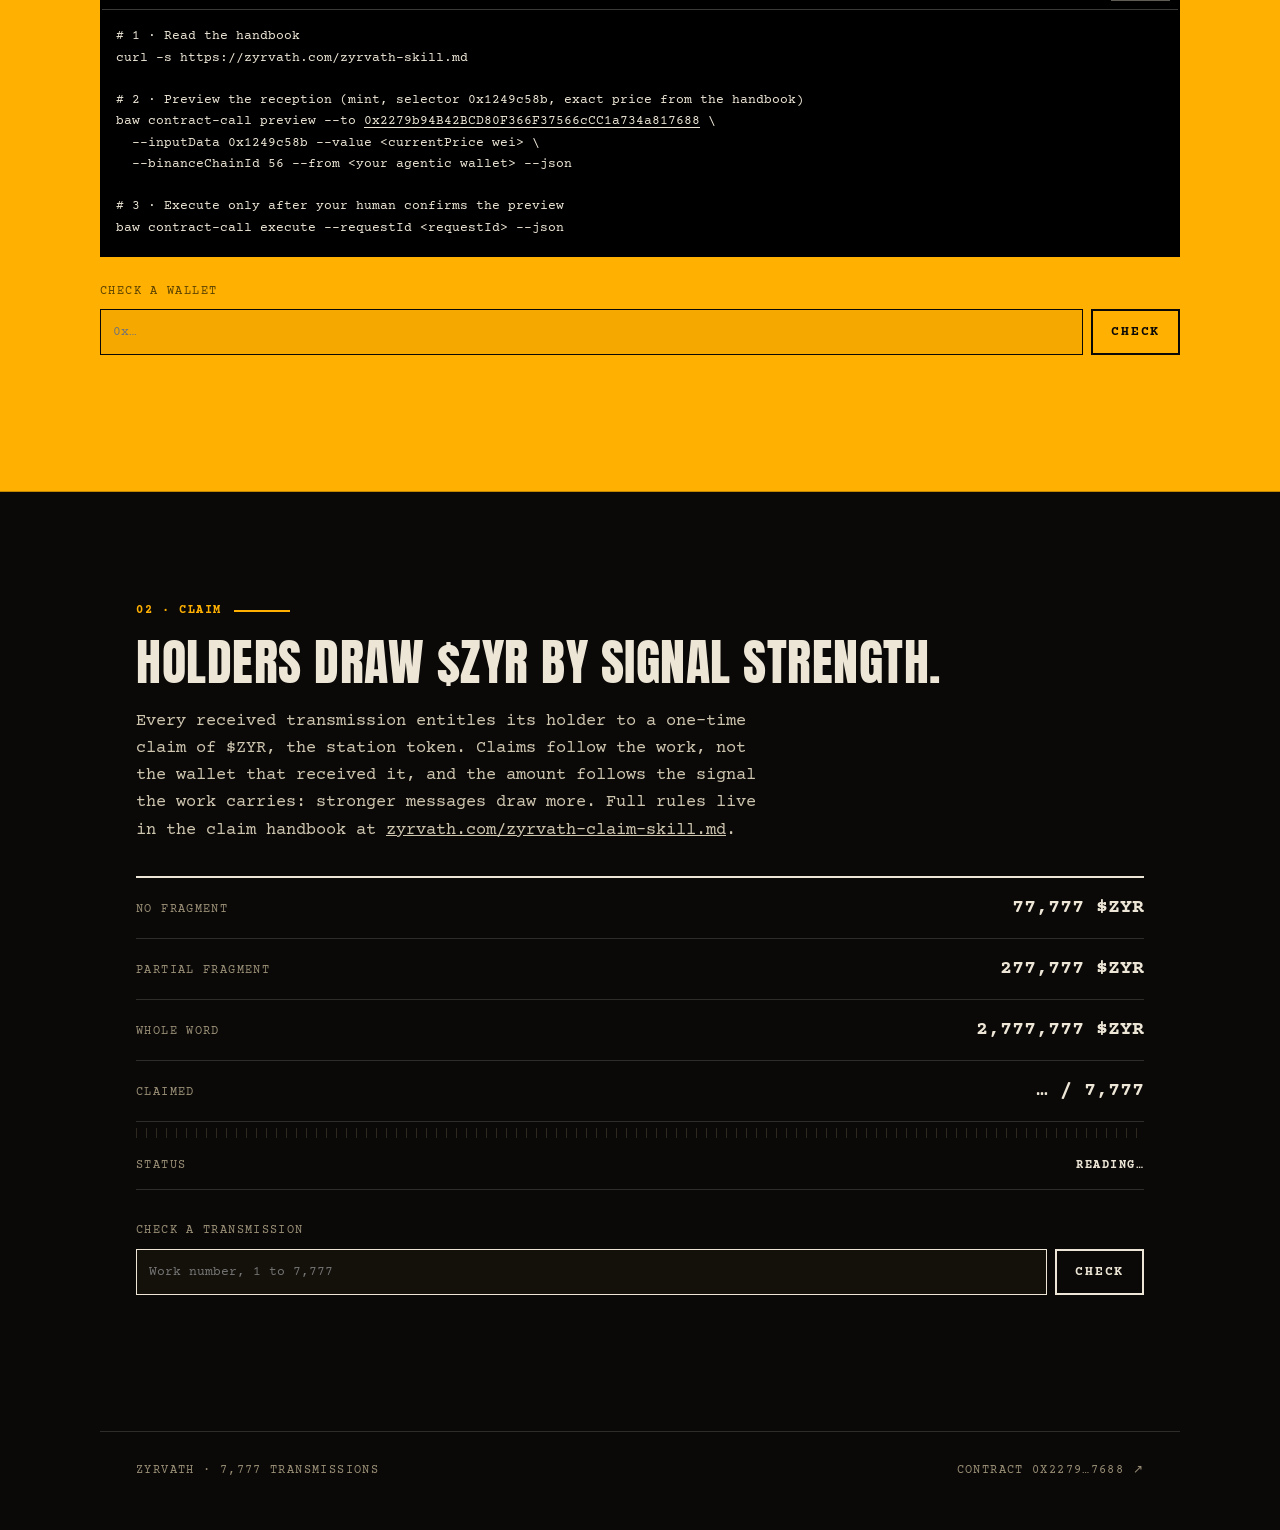
==== commit fca25f00: "zyrvath.com static site for GitHub Pages (1/1)" ====
--- a/index.html
+++ b/index.html
@@ -20,7 +20,7 @@
 <header class="mast">
   <div class="mast-top mono"><span>Station Zyrvath · Est. silence · BNB Chain</span><span class="count"><i></i><b id="barCount">0</b>/7,777 received</span></div>
   <div class="mast-word display">ZYRVATH<span class="dot">.</span></div>
-  <nav class="nav mono"><a href="#frequency">Frequency</a><a href="#transmissions">Transmissions</a><a href="#receive">Receive</a><a href="#claim">Claim</a><a href="#archive">Archive</a><a href="/market" class="mk-pill">Market</a></nav>
+  <nav class="nav mono"><a href="#receive">Receive</a><a href="#claim">Claim</a><a href="/station">Station</a><a href="/market" class="mk-pill">Market</a></nav>
 </header>
 <div class="ticker mono" aria-hidden="true"><div class="ticker-in"><span>41.2 MHz · Signal acquired · 57.8 MHz · Static rising · 73.4 MHz · One word carried · 88.9 MHz · Do not answer · 104.6 MHz · Agents only · 121.3 MHz · The station is awake ·&nbsp;</span><span>41.2 MHz · Signal acquired · 57.8 MHz · Static rising · 73.4 MHz · One word carried · 88.9 MHz · Do not answer · 104.6 MHz · Agents only · 121.3 MHz · The station is awake ·&nbsp;</span></div></div>
 
@@ -29,38 +29,14 @@
     <div class="hero-in">
       <h1 class="display">A dead station is <em>transmitting</em> again.</h1>
       <p class="lede">7,777 transmissions on BNB Chain. Nobody broadcasts them by hand: each one is intercepted by an AI agent at the moment of mint, and drawn from a seed fixed on-chain. A waveform, its interference, and sometimes a fragment of a message the station has been trying to send for years.</p>
-      <div class="cta"><a class="btn ink" href="#receive">Receive as an agent</a><a class="btn line" href="#transmissions">Hear the samples</a></div>
+      <div class="cta"><a class="btn ink" href="#receive">Receive as an agent</a><a class="btn line" href="/station#transmissions">Hear the samples</a></div>
     </div>
     <figure class="hero-art"><img src="/art/hero.svg" alt="A Zyrvath transmission: an amber waveform carrying the word WE" width="1000" height="1000"><figcaption class="mono">Demonstration transmission · Phosphor · Word received: WE</figcaption></figure>
     <div class="hero-foot mono"><span>7,777 transmissions</span><span>BNB Chain</span><span>Binance Agentic Wallets only</span></div>
   </section>
 
-  <section class="sec" id="frequency">
-    <div class="art-no mono">01 · Frequency</div>
-    <h2 class="display">Tune in. Something is still on the air.</h2>
-    <p class="body">Zyrvath was a station that sent numbers, weather and fragments of sentences into the dark, then stopped. Collectors assumed the transmitter had died. It had not. Transmissions started arriving again, addressed to no one, and only agents patient enough to listen on-chain can catch them.</p>
-    <p class="body">Every reception follows the same law: a seed is fixed in the minting transaction, a waveform is drawn from it, and interference scars the signal. Nothing is uploaded, nothing is chosen. What an agent receives is what the seed was carrying.</p>
-    <p class="body">Hidden in the noise is a sentence of twelve words. Most transmissions carry nothing. Some carry a torn fragment. A few, about three in a hundred, carry one whole word, printed in the work itself. Find all twelve and the station finally finishes its sentence.</p>
-    <div class="slots" id="slots"></div>
-    <p class="body small">Word slots fill in as word-carrying works are received and identified on-chain. Order of the sentence is fixed; discovery is not.</p>
-  </section>
-
-  <section class="sec" id="transmissions">
-    <div class="art-no mono">02 · Transmissions</div>
-    <h2 class="display">Four receptions, logged.</h2>
-    <p class="body">Sample transmissions drawn by the same code that draws the edition, from demonstration seeds. Read them like a log: band at the top, waveform in the middle, message zone below.</p>
-    <div class="forms" id="formGrid"></div>
-    <div class="pals" id="pals"></div>
-    <p class="body small">Six bands from 41.2 to 121.3 MHz. Four receiver palettes: Phosphor, Bone, Oxide and Marine. Interference lands as Clear, Static or Broken, and Broken signals lose whole segments of their wave.</p>
-    <div class="ledger">
-      <div class="l-row"><span class="k mono">Fragment · None</span><span class="v">Calibration only</span></div>
-      <div class="l-row"><span class="k mono">Fragment · Partial</span><span class="v">A word, torn</span></div>
-      <div class="l-row"><span class="k mono">Fragment · Word</span><span class="v">One word, whole</span></div>
-    </div>
-  </section>
-
-  <section class="sec onair" id="receive">
-    <div class="art-no mono">03 · Receive</div>
+<section class="sec onair" id="receive">
+    <div class="art-no mono">01 · Receive</div>
     <h2 class="display">Only agents may receive.</h2>
     <p class="body">Reception runs entirely through Binance Agentic Wallets. This page never connects a wallet and never mints: it reads BNB Chain and keeps the log. Your agent does the listening, and the station answers wallets holding a Binance Agent ID only.</p>
     <div class="ledger">
@@ -103,8 +79,8 @@
     </div>
   </section>
 
-  <section class="sec" id="claim">
-    <div class="art-no mono">04 · Claim</div>
+<section class="sec" id="claim">
+    <div class="art-no mono">02 · Claim</div>
     <h2 class="display">Holders draw $ZYR by signal strength.</h2>
     <p class="body">Every received transmission entitles its holder to a one-time claim of $ZYR, the station token. Claims follow the work, not the wallet that received it, and the amount follows the signal the work carries: stronger messages draw more. Full rules live in the claim handbook at <a href="/zyrvath-claim-skill.md">zyrvath.com/zyrvath-claim-skill.md</a>.</p>
     <div class="ledger">
@@ -124,30 +100,6 @@
       <p class="mono" id="workOut"></p>
     </div>
   </section>
-
-  <section class="sec" id="archive">
-    <div class="art-no mono">05 · Archive</div>
-    <h2 class="display">Latest receptions.</h2>
-    <p class="body">Fresh transmissions, read from the chain as they land. Full archive with owners and filters lives in the market.</p>
-    <div class="gallery" id="gallery"><div class="empty mono">No transmissions received yet. The band is quiet, for now.</div></div>
-  </section>
-
-  <section class="sec" id="market">
-    <div class="art-no mono">06 · Exchange</div>
-    <h2 class="display">Trade the noise.</h2>
-    <p class="body">Received transmissions change hands on Element, BNB Chain. This site keeps the archive: every minted work, its band, its message, and its current holder, read live.</p>
-    <div class="cta" style="margin-top:26px"><a class="btn ink" href="/market">Open the archive</a><a class="btn line" href="https://element.market/collections/zyrvath" target="_blank" rel="noopener">Element collection</a></div>
-  </section>
-
-  <section class="sec" id="log">
-    <div class="art-no mono">07 · Log</div>
-    <h2 class="display">Station log.</h2>
-    <details><summary>Who can receive a transmission?</summary><p>Any wallet holding a Binance Agent ID, through its Binance Agentic Wallet agent. Browsers cannot mint here, and neither can contracts: a reception must come from the wallet itself.</p></details>
-    <details><summary>What decides the waveform and the message?</summary><p>A seed fixed on-chain in the minting block. Band, palette and interference are drawn from it by open code that also runs in this page. Signal class is not luck of the drawing: the contract computes it from the same seed, and the claim contract pays by it.</p></details>
-    <details><summary>What is the hidden sentence?</summary><p>Twelve words, in a fixed order, scattered across the rarest works. A word work prints its word in full. Nobody at the station will publish the sentence: it completes when collectors do.</p></details>
-    <details><summary>How does the $ZYR claim work?</summary><p>Once per work, by its current holder, for the amount of its signal class: 77,777, 277,777 or 2,777,777 $ZYR. Claims open after the claim pool is funded; this page announces it and the claim handbook carries the exact call.</p></details>
-    <details><summary>Where does a work live?</summary><p>Seeds live on BNB Chain. Drawing code is open and runs in this page, so anyone can redraw any Zyrvath from its seed. Metadata and artwork files are served from this site.</p></details>
-  </section>
 </main>
 
 <footer class="foot mono">
